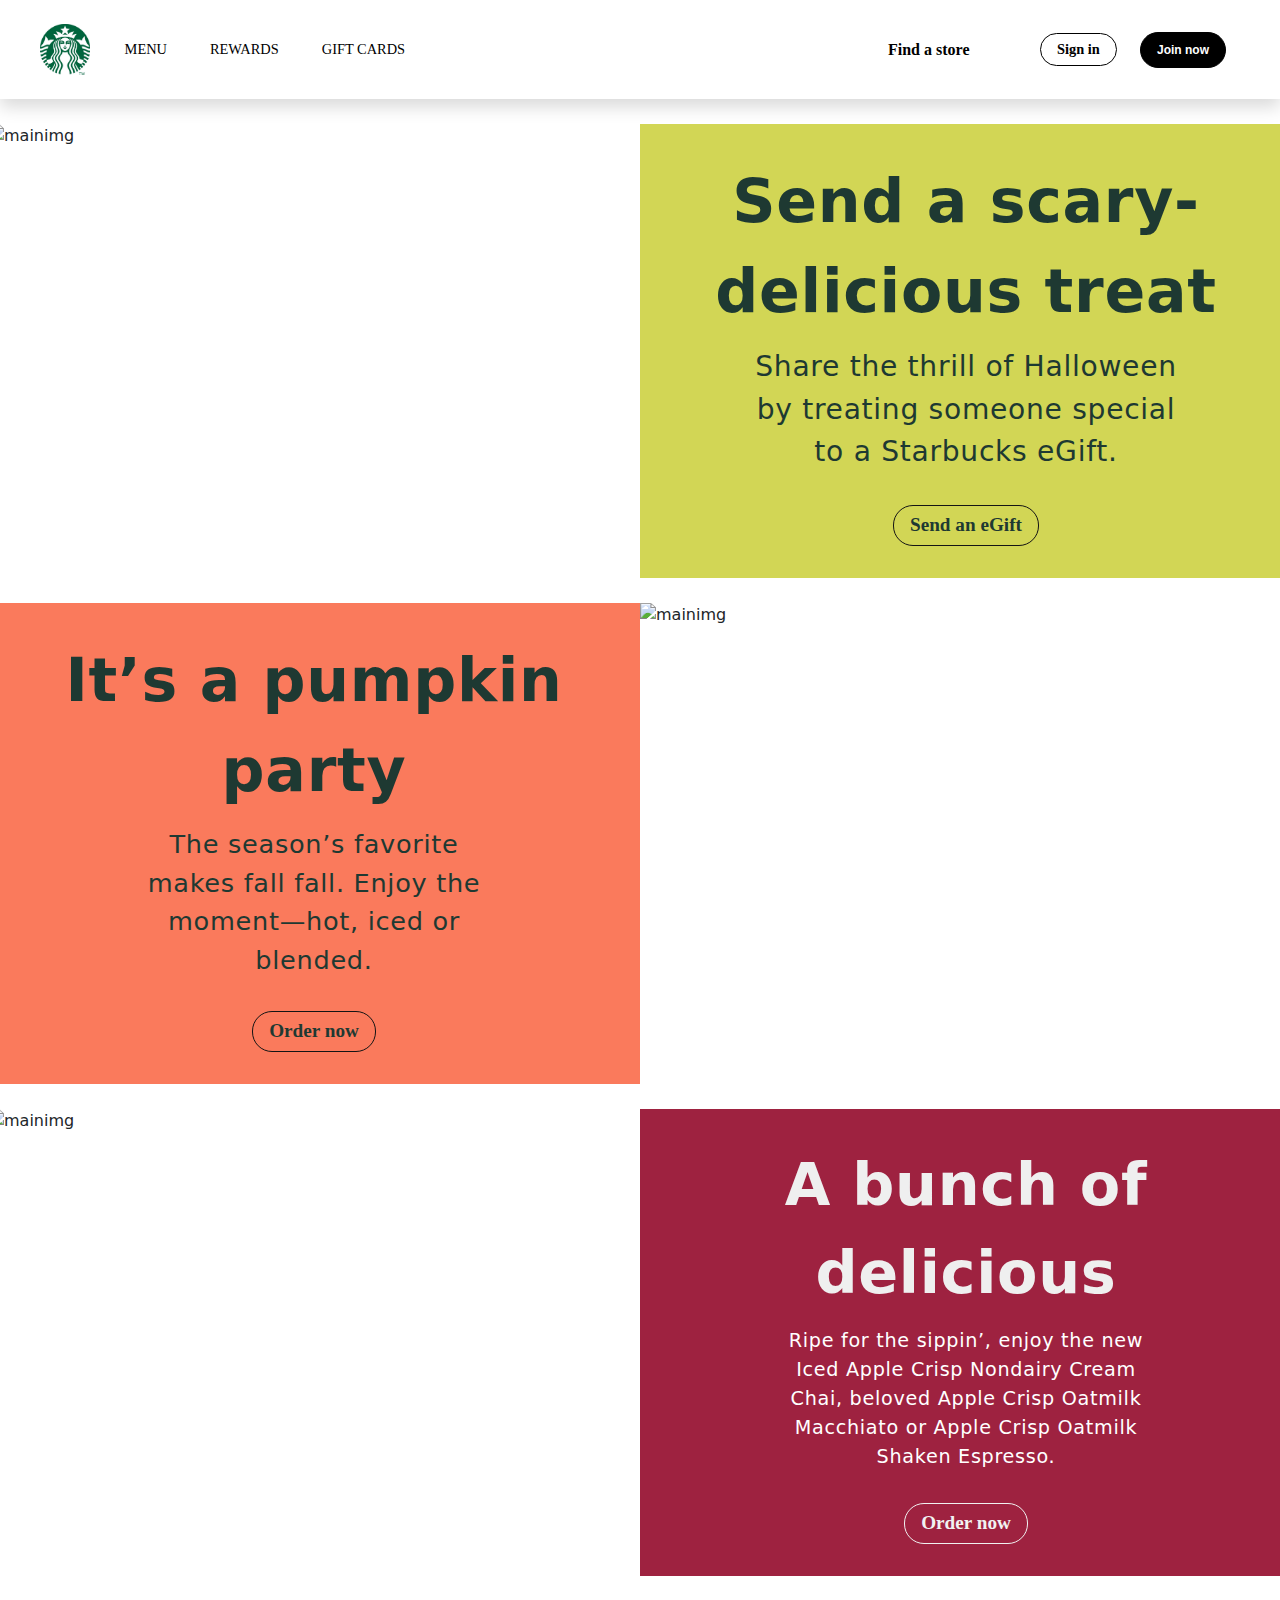
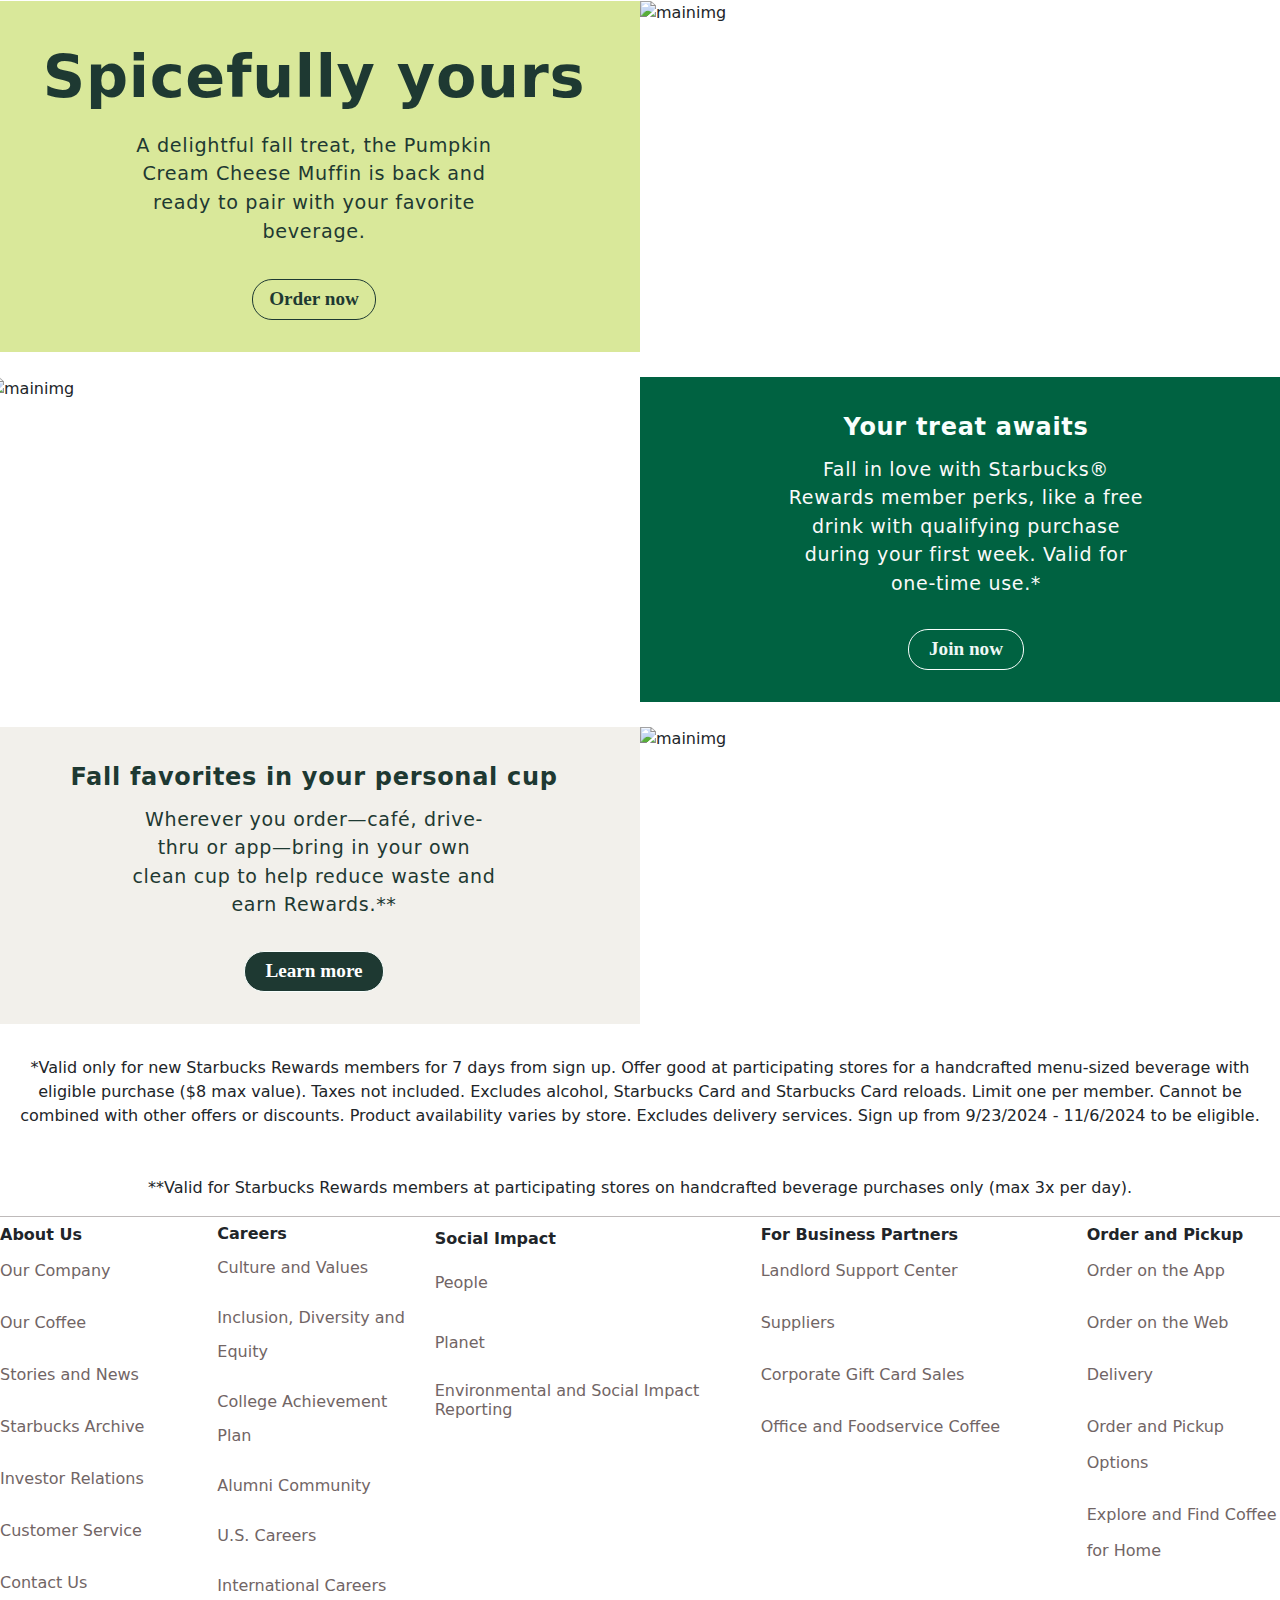
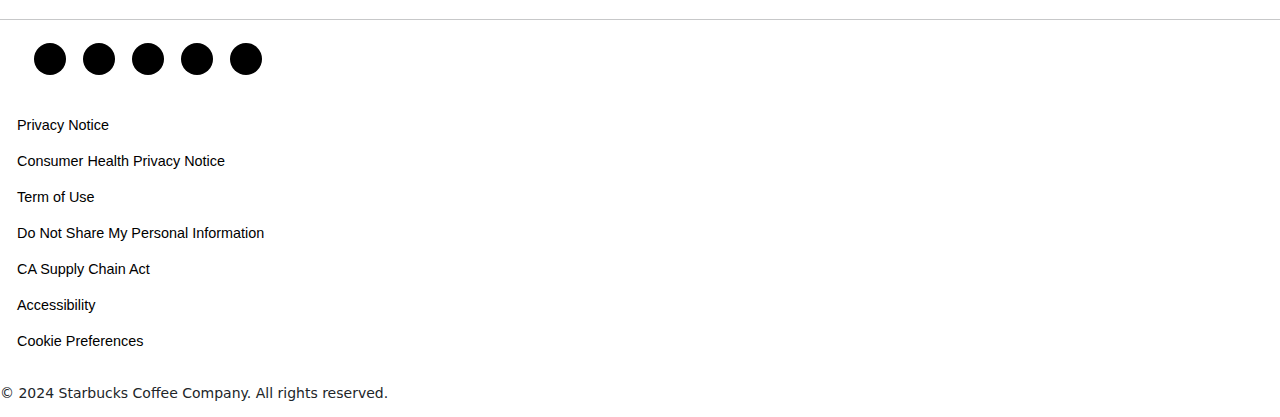
==== index.html @ ec7c68b0 "firstprojectcommit" ====
<!DOCTYPE html>
<html lang="en">
<head>
  <meta charset="UTF-8">
  <meta name="viewport" content="width=device-width, initial-scale=1.0">
  <title>Starbucks Coffee Company</title>
  <link rel="stylesheet" href="style.css">
  <link rel="stylesheet" href="https://cdnjs.cloudflare.com/ajax/libs/font-awesome/6.6.0/css/all.min.css" integrity="sha512-Kc323vGBEqzTmouAECnVceyQqyqdsSiqLQISBL29aUW4U/M7pSPA/gEUZQqv1cwx4OnYxTxve5UMg5GT6L4JJg==" crossorigin="anonymous" referrerpolicy="no-referrer" />
  <link href="https://cdn.jsdelivr.net/npm/bootstrap@5.3.3/dist/css/bootstrap.min.css" rel="stylesheet" integrity="sha384-QWTKZyjpPEjISv5WaRU9OFeRpok6YctnYmDr5pNlyT2bRjXh0JMhjY6hW+ALEwIH" crossorigin="anonymous">
  
</head>
<body>
  <nav class="navbar nav navbar-expand-lg bg-white shadow">
    <div class="container-fluid p-0">
      <img class="img-fluid logo" src="SB-Logo.jpg" alt="SBLogo" style="width: 3.1rem;">
      <button class="navbar-toggler" type="button" data-bs-toggle="collapse" data-bs-target="#navbarSupportedContent" aria-controls="navbarSupportedContent" aria-expanded="false" aria-label="Toggle navigation">
        <span class="navbar-toggler-icon"></span>
      </button>
      <div class="collapse navbar-collapse" id="navbarSupportedContent">
        <ul class="col-12 navbar-nav me-4">
          <li class="nav-item"><a class="nav-link" href="menu.html">MENU</a></li>
          <li class="nav-item"><a class="nav-link" href="#">REWARDS</a></li>
          <li class="nav-item"><a class="nav-link" href="#">GIFT CARDS</a></li>
        </ul>
      </div>
    </div>
    <div class="col-2 loc">
      <p class="m-0"><a href="#"><i class="fa-solid fa-location-dot"></i> Find a store</a></p>
    </div>
    <div class="col-1"><button class="btn1">Sign in</button></div>
    <div class="col-1"><button class="btn2">Join now</button></div>
  </nav>
      
  <main class="main-cont">
    <div class="row">
    <div class="col-md-6 img1">
      <img src="https://content-prod-live.cert.starbucks.com/binary/v2/asset/137-95240.jpg" alt="mainimg" class="main-img">
    </div>
    <div class="col-md-6 content1">
      <span class="title1">Send a scary-delicious treat</span>
      <p class="subtitle1">Share the thrill of Halloween by treating someone special to a Starbucks eGift.
      </p>
      <button class="btn3" type="button">Send an eGift</button>
    </div>
  </div>
  <div class="row">
    <div class="col-md-6 content2">
      <span class="title2">It’s a pumpkin party</span>
      <p class="subtitle2">The season’s favorite makes fall fall. Enjoy the moment—hot, iced or blended.
      </p>
      <button class="btn4" type="button">Order now</button>
    </div>
    <div class="col-md-6 img2">
      <img src="https://content-prod-live.cert.starbucks.com/binary/v2/asset/137-94525.jpg" alt="mainimg" class="main-img2">
    </div>
  </div>
  <div class="row">
    <div class="col-md-6 img3">
      <img src="https://content-prod-live.cert.starbucks.com/binary/v2/asset/137-94704.jpg" alt="mainimg" class="main-img3">
    </div>
    <div class="col-md-6 content3">
      <span class="title3">A bunch of delicious</span>
      <p class="subtitle3">Ripe for the sippin’, enjoy the new Iced Apple Crisp Nondairy Cream Chai, beloved Apple Crisp Oatmilk Macchiato or Apple Crisp Oatmilk Shaken Espresso.</p>
      <button class="btn5" type="button">Order now</button>
    </div>
  </div>
  <div class="row">
    <div class="col-md-6 content4">
      <span class="title4">Spicefully yours</span>
      <p class="subtitle4">A delightful fall treat, the Pumpkin Cream Cheese Muffin is back and ready to pair with your favorite beverage.</p>
      <button class="btn6" type="button">Order now</button>
    </div>
    <div class="col-md-6 img4">
      <img src="https://content-prod-live.cert.starbucks.com/binary/v2/asset/137-94048.jpg" alt="mainimg" class="main-img4">
    </div>
  </div>
  <div class="row">
    <div class="col-md-6 img5">
      <img src="https://content-prod-live.cert.starbucks.com/binary/v2/asset/137-93876.jpg" alt="mainimg" class="main-img5">
    </div>
    <div class="col-md-6 content5">
      <span class="title5">Your treat awaits</span>
      <p class="subtitle5">Fall in love with Starbucks® Rewards member perks, like a free drink with qualifying purchase during your first week. Valid for one-time use.*</p>
      <button class="btn7" type="button">Join now</button>
    </div>
  </div>
  <div class="row">
    <div class="col-md-6 content6">
      <span class="title6">Fall favorites in your personal cup</span>
      <p class="subtitle6">Wherever you order—café, drive-thru or app—bring in your own clean cup to help reduce waste and earn Rewards.**
      </p>
      <button class="btn8" type="button">Learn more</button>
    </div>
    <div class="col-md-6 img6">
      <img src="https://content-prod-live.cert.starbucks.com/binary/v2/asset/137-94371.jpg" alt="mainimg" class="main-img6">
    </div>
  </div>
  <section class="last-content1">
  <div class="row">
    <div class="col-md-12">
    <p class="paragraph">*Valid only for new Starbucks Rewards members for 7 days from sign up. Offer good at participating stores for a handcrafted menu-sized beverage with eligible purchase ($8 max value). Taxes not included. Excludes alcohol, Starbucks Card and Starbucks Card reloads. Limit one per member. Cannot be combined with other offers or discounts. Product availability varies by store. Excludes delivery services. Sign up from 9/23/2024 - 11/6/2024 to be eligible.</p>
  </div>
  </div>
  </section>
  <section class="last-content2">
    <div class="row">
      <div class="col-md-12">
      <p class="paragraph2">**Valid for Starbucks Rewards members at participating stores on handcrafted beverage purchases only (max 3x per day).</p>
    </div>
    </div>
  </section>
  </main>
  <footer class="footer">
    <div class="row">
      <div class="col-2 about">
        <span class="fw-bold">About Us</span>
        <p>Our Company</p>
        <p>Our Coffee</p>
        <p>Stories and News</p>
        <p>Starbucks Archive</p>
        <p>Investor Relations</p>
        <p>Customer Service</p>
        <p>Contact Us</p>
      </div>
      <div class="col-2 careers">
        <span class="fw-bold">Careers</span>
        <p>Culture and Values</p>
        <p>Inclusion, Diversity and Equity</p>
        <p>College Achievement Plan</p>
        <p>Alumni Community</p>
        <p>U.S. Careers</p>
        <p>International Careers</p>
      </div>
      <div class="col-3 socialimpact">
        <span class="fw-bold">Social Impact</span>
        <p>People</p>
        <p>Planet</p>
        <p class="env">Environmental and Social Impact Reporting</p>
      </div>
      <div class="col-3 fbp">
        <span class="fw-bold">For Business Partners</span>
        <p>Landlord Support Center</p>
        <p>Suppliers</p>
        <p>Corporate Gift Card Sales</p>
        <p>Office and Foodservice Coffee</p>
      </div>
      <div class="col-2 oap">
        <span class="fw-bold">Order and Pickup</span>
        <p>Order on the App</p>
        <p>Order on the Web</p>
        <p>Delivery</p>
        <p>Order and Pickup Options</p>
        <p>Explore and Find Coffee for Home</p>
      </div>
      <div class="accordion accordion-flush" id="accordionFlushExample">
   <div class="accordion-item">
    <h2 class="accordion-header">
      <button class="accordion-button collapsed" type="button" data-bs-toggle="collapse" data-bs-target="#flush-collapseOne" aria-expanded="false" aria-controls="flush-collapseOne">
        About Us
      </button>
    </h2>
    <div id="flush-collapseOne" class="accordion-collapse collapse" data-bs-parent="#accordionFlushExample">
      <div class="accordion-body">
        <ul class="accordion-content">
          <li><a href="#">Our Company</a></li>
          <li><a href="#">Our Coffee</a></li>
          <li><a href="#">Stories and News</a></li>
          <li><a href="#">Starbucks Archive</a></li>
          <li><a href="#">Investor Relations</a></li>
          <li><a href="#">Contact Us</a></li>
        </ul>
      </div>
    </div>
  </div>
  <div class="accordion-item">
    <h2 class="accordion-header">
      <button class="accordion-button collapsed" type="button" data-bs-toggle="collapse" data-bs-target="#flush-collapseTwo" aria-expanded="false" aria-controls="flush-collapseTwo">
        Careers
      </button>
    </h2>
    <div id="flush-collapseTwo" class="accordion-collapse collapse" data-bs-parent="#accordionFlushExample">
      <div class="accordion-body">
        <ul class="accordion-content">
          <li><a href="#">Culture and Values</a></li>
          <li><a href="#">Inclusion, Diversity, and Equity</a></li>
          <li><a href="#">College Achievement Plan</a></li>
          <li><a href="#">Alumni Community</a></li>
          <li><a href="#">U.S. Careers</a></li>
          <li><a href="#">International Careers</a></li>
        </ul>
      </div>
    </div>
  </div>
  <div class="accordion-item">
    <h2 class="accordion-header">
      <button class="accordion-button collapsed" type="button" data-bs-toggle="collapse" data-bs-target="#flush-collapseThree" aria-expanded="false" aria-controls="flush-collapseThree">
        Social Impact
      </button>
    </h2>
    <div id="flush-collapseThree" class="accordion-collapse collapse" data-bs-parent="#accordionFlushExample">
      <div class="accordion-body">
        <ul class="accordion-content">
          <li><a href="#">People</a></li>
          <li><a href="#">Planet</a></li>
          <li><a href="#">Environmental and Social Reporting</a></li>
        </ul>
      </div>
    </div>
  </div>
  <div class="accordion-item">
    <h2 class="accordion-header">
      <button class="accordion-button collapsed" type="button" data-bs-toggle="collapse" data-bs-target="#flush-collapseFour" aria-expanded="false" aria-controls="flush-collapseOne">
        For Business Partners
      </button>
    </h2>
    <div id="flush-collapseFour" class="accordion-collapse collapse" data-bs-parent="#accordionFlushExample">
      <div class="accordion-body">
        <ul class="accordion-content">
          <li><a href="#">Landlord Support Center</a></li>
          <li><a href="#">Suppliers</a></li>
          <li><a href="#">Corporate Gift Card Sales</a></li>
          <li><a href="#">Office and Foodservice Coffee</a></li>
        </ul>
      </div>
    </div>
  </div>
  <div class="accordion-item">
    <h2 class="accordion-header">
      <button class="accordion-button collapsed" type="button" data-bs-toggle="collapse" data-bs-target="#flush-collapseFive" aria-expanded="false" aria-controls="flush-collapseOne">
        Order and Pick Up
      </button>
    </h2>
    <div id="flush-collapseFive" class="accordion-collapse collapse" data-bs-parent="#accordionFlushExample">
      <div class="accordion-body">
        <ul class="accordion-content">
          <li><a href="#">Order on the App</a></li>
          <li><a href="#">Order on the Web</a></li>
          <li><a href="#">Delivery</a></li>
          <li><a href="#">Order and Pick Up Options</a></li>
          <li><a href="#">Explore and Find Coffee for Home</a></li>
        </ul>
      </div>
    </div>
  </div>
</div>

      <hr>
      <div class="row ">
         <ul class="sb-footer">
          <li><a href="#"><i class="fa-brands fa-spotify" style="color: #000000;"></i></a></li>
          <li><a href="#" class="fa-icon-circle"><i class="fa-brands fa-facebook-f" style="color: #ffffff;"></i></a></li>
          <li><a href="#" class="fa-icon-circle"><i class="fa-brands fa-pinterest-p" style="color: #ffffff;"></i></a></li>
          <li><a href="#" class="fa-icon-circle"><i class="fa-brands fa-instagram" style="color: #030303;"></i></a></li>
          <li><a href="#" class="fa-icon-circle"><i class="fa-brands fa-youtube" style="color: #000000;"></i></a></li>
          <li><a href="#" class="fa-icon-circle"><i class="fa-brands fa-x-twitter"></i></a></li>
         </ul>
         <div class="sb-footer2">
         <ul class="mt-3">
          <li><a href="#">Privacy Notice</a></li>
          <li><a href="#">Consumer Health Privacy Notice</a></li>
          <li><a href="#">Term of Use</a></li>
          <li><a href="#">Do Not Share My Personal Information</a></li>
          <li><a href="#">CA Supply Chain Act</a></li>
          <li><a href="#">Accessibility</a></li>
          <li><a href="#">Cookie Preferences</a></li>
         </ul>
         <span id="footerparagraph">© 2024 Starbucks Coffee Company. All rights reserved.</span>
        </div>
        </div>
      </div>
    </div>
  </footer>
  


  <script src="https://cdn.jsdelivr.net/npm/bootstrap@5.3.3/dist/js/bootstrap.bundle.min.js" integrity="sha384-YvpcrYf0tY3lHB60NNkmXc5s9fDVZLESaAA55NDzOxhy9GkcIdslK1eN7N6jIeHz" crossorigin="anonymous"></script>
</body>
</html>
---- style.css ----
@import url(https://db.onlinewebfonts.com/c/d7e8a95865396cddca89b00080d2cba6?family=SoDo+Sans+SemiBold);
body,html {
    overflow-x: hidden;
    
  }
.sb-global-subnav-list{
  position: fixed !important;
}
.navbar {
    padding: 0 40px !important;
    width: auto;
    height: 99px;
  }
li{
    font-family: "Sodo Sans SemiBold";
    margin-left: 17px;
    font-size: 0.9rem;
    list-style: none;
}
li a{

    text-decoration: none;
    color: black !important;
}

.loc p a{
    text-decoration: none;
    color: black;
    font-family: Calibri;
    font-weight: bold;
    margin-left: 40px;
    font-size: 1rem;
    padding-right: 16px;
}
.btn1{
    border: 1px solid black;
    border-radius: 20px;
    font-size: 0.9rem;
    background-color: white;
    padding: 5px 16px;
    font-family: Cambria;
    font-weight: bold;
}
.loc i{
    padding-right: 8px;
    font-size: 1.2rem;
}
.btn2{
    border: 1px solid black;
    border-radius: 20px;
    font-size: 12px;
    background-color: rgb(0, 0, 0);
    color: white;
    padding: 8px 16px;
    font-family: Arial, Helvetica, sans-serif;
    font-weight: bold;
}

.nav-link{
    margin-left: 10px;
}

.content1 {
    display: flex;
    flex-direction: column;
    justify-content: center;
    align-items: center;
    letter-spacing: 0.7px;
    padding: 32px 48px;
    background-color: #D2D655;
    margin-top: 25px !important;
    max-width: 659px;
    max-height: 572.04px !important;
  }

  
.title1 {
    font-size: 4.7vw;
    margin-bottom: 10px;
    color: #1E3932;
    font-weight: 600;
    max-width: auto;
    text-align: center;
  }
  
.subtitle1 {
    font-size: 2.2vw;
    color: #1E3932;
    margin: 0 95px;
    text-align: center;
  }
  
.main-img {
    padding: 0;
    width: 100%;
    height: auto;
    margin-top: 25px;
    max-height: 572.04px !important;
    
  }
.img1{
    padding: 0 !important;
  
    
  }
.btn3{
    border: 1px solid rgb(20, 20, 20);
    border-radius: 20px;
    font-size: 1.5vw;
    color: #1E3932;
    background-color: transparent;
    margin-top: 32px;
    padding: 5px 16px;
    font-family: Calibri;
    font-weight: bold;
}
.btn3:hover{
    background-color: #bec24e;

}
.content2 {
  display: flex;
  flex-direction: column;
  justify-content: center;
  align-items: center;
  letter-spacing: 0.7px;
  padding: 32px 48px !important;
  background-color: #FA7A5C;
  margin-top: 25px !important;
  max-width: 659px;
  max-height: 572.04px !important;
}


.title2 {
  font-size: 4.7vw;
  margin-bottom: 10px;
  color: #1E3932;
  font-weight: 600;
  max-width: auto;
  text-align: center;
}

.subtitle2 {
  font-size: 2vw;
  color: #1E3932;
  margin: 0 95px;
  text-align: center;
}

.main-img2 {
  padding: 0;
  width: 100%;
  height: auto;
  margin-top: 25px;
  max-height: 572.04px !important;
  
}
.img2{
  padding: 0 !important;
  
}
.btn4{
  border: 1px solid rgb(20, 20, 20);
  border-radius: 20px;
  font-size: 1.5vw;
  color: #1E3932;
  background-color: transparent;
  margin-top: 32px;
  padding: 5px 16px;
  font-family: Calibri;
  font-weight: bold;
}
.btn4:hover{
  background-color: #d8674e;

}
.content3 {
  display: flex;
  flex-direction: column;
  justify-content: center;
  align-items: center;
  letter-spacing: 0.7px;
  padding: 32px 48px !important;
  background-color: #9e2240;
  margin-top: 25px !important;
  max-width: 659px;
  max-height: 572.04px !important;
}


.title3 {
  font-size: 4.6vw;
  margin-bottom: 10px;
  color: #efefef;
  font-weight: 600;
  max-width: auto;
  text-align: center;
}

.subtitle3 {
  font-size: 1.5vw;
  color: #ffffff;
  margin: 0 95px;
  text-align: center;
}

.main-img3 {
  padding: 0;
  width: 100%;
  height: auto;
  margin-top: 25px;
  max-height: 572.04px !important;
  
}
.img3{
  padding: 0 !important;
  
}
.btn5{
  border: 1px solid rgb(241, 241, 241);
  border-radius: 20px;
  font-size: 1.5vw;
  color: #f1f2f2;
  background-color: transparent;
  margin-top: 32px;
  padding: 5px 16px;
  font-family: Calibri;
  font-weight: bold;
}
.btn5:hover{
  background-color: #56102236;

}
.content4 {
  display: flex;
  flex-direction: column;
  justify-content: center;
  align-items: center;
  letter-spacing: 0.7px;
  padding: 32px 48px !important;
  background-color: #d9e89a;
  margin-top: 25px !important;
  max-width: 659px;
  max-height: 572.04px !important;
}


.title4 {
  font-size: 4.6vw;
  margin-bottom: 10px;
  color: #1E3932;
  font-weight: 600;
  max-width: auto;
  text-align: center;
}

.subtitle4 {
  font-size: 1.5vw;
  color: #1E3932;
  margin: 0 95px;
  text-align: center;
}

.main-img4 {
  padding: 0;
  width: 100%;
  height: auto;
  margin-top: 25px;
  max-height: 572.04px !important;
  
}
.img4{
  padding: 0 !important;
  
}
.btn6{
  border: 1px solid #1E3932;
  border-radius: 20px;
  font-size: 1.5vw;
  color: #1E3932;
  background-color: transparent;
  margin-top: 32px;
  padding: 5px 16px;
  font-family: Calibri;
  font-weight: bold;
}
.btn6:hover{
  background-color: #c8d68f;

}
.content5 {
  display: flex;
  flex-direction: column;
  justify-content: center;
  align-items: center;
  letter-spacing: 0.7px;
  padding: 32px 48px !important;
  background-color: #006241;
  margin-top: 25px !important;
  max-width: 659px;
  max-height: 572.04px !important;
}


.title5 {
  font-size: 24px;
  margin-bottom: 10px;
  color: #f9fffd;
  font-weight: 600;
  max-width: auto;
  text-align: center;
}

.subtitle5 {
  font-size: 19px;
  color: #fafafa;
  margin: 0 95px;
  text-align: center;
}

.main-img5 {
  padding: 0;
  width: 100%;
  height: auto;
  margin-top: 25px;
  max-height: 572.04px !important;
  
}
.img5{
  padding: 0 !important;
  
}
.btn7{
  border: 1px solid #f7fefc;
  border-radius: 20px;
  font-size: 1.5vw;
  color: #edf8f5;
  background-color: transparent;
  margin-top: 32px;
  padding: 5px 20px;
  font-family: Calibri;
  font-weight: bold;
}
.btn7:hover{
  background-color: #00422c;

}
.content6 {
  display: flex;
  flex-direction: column;
  justify-content: center;
  align-items: center;
  letter-spacing: 0.7px;
  padding: 32px 48px !important;
  background-color: #F2F0EB;
  margin-top: 25px !important;
  max-width: 659px;
  max-height: 572.04px !important;
}


.title6 {
  font-size: 24px;
  margin-bottom: 10px;
  color: #1e3932;
  font-weight: 600;
  max-width: auto;
  text-align: center;
}

.subtitle6 {
  font-size: 19px;
  color: #1e3932;
  margin: 0 95px;
  text-align: center;
}

.main-img6 {
  padding: 0;
  width: 100%;
  height: auto;
  margin-top: 25px;
  max-height: 572.04px !important;
  
}
.img6{
  padding: 0 !important;
  
}
.btn8{
  border: 1px solid #f7fefc;
  border-radius: 20px;
  font-size: 1.5vw;
  color: #ffffff;
  background-color: #1e3932;
  margin-top: 32px;
  padding: 5px 20px;
  font-family: Calibri;
  font-weight: bold;
}
.btn8:hover{
  background-color: #1e3932;

}
.last-content1{
  text-align: center;
  padding: 32px 0 ;
}


.footer{

  line-height: 36px;
  border-top: 1px solid rgb(190, 186, 186);
}

.footer p{
  color: rgb(113, 101, 101);
}

.footer p:hover{
  color: rgb(14, 14, 14);
  cursor: pointer;
}

.careers{
  line-height: 34px;
}
.socialimpact{
  line-height: 44px;
}
.socialimpact .env{
  line-height: 19px;
}

.sb-footer{
  text-decoration: none;
  list-style: none;
  display: flex;

}
.sb-footer a i{
  border-radius: 20px !important;
}
.sb-footer a{
  font-size: 26px;

}
.fa-icon-circle {
  display: inline-flex;       
  width: 32px;                
  height: 32px;           
  align-items: center;          
  justify-content: center;      
  border-radius: 50%;         
  background-color: #000;       
  color: #fff !important;                  
  text-decoration: none;            
}

.fa-icon-circle i {
  font-size: 20px;             
  color: #fff !important;                      
}
.fa-spotify{
   font-size: 29px;
}

.sb-footer2 a{
  text-decoration: none;
  font-family: Arial;
  
}
.sb-footer2 a:hover{
  text-decoration: underline;
}
.sb-footer2 ul{
  padding: 0;
  list-style: none !important;
}
.paragraph1{
  text-align: center;
}
.paragraph2{
  text-align: center;
}
#footerparagraph{
  font-size: 14px;
  cursor: auto;
  padding: 16px 0;

}
.accordion-item{
  display: none;
}

@media only screen and (max-width: 320px){
   body{
    max-width: 100%;
   }
  .content1{
      margin-top: 0 !important;
    }
    #navbarSupportedContent{
      position: absolute;
      margin-left: 6.5rem;
      margin-top: 16rem;
      background-color: white;
      width: 55%;
    }
    .navbar{
      padding: 0 !important;
    }
    .title1{
      font-size: 8vw;
    }
    .subtitle1{
    font-size: 19px;
    margin: 0 !important;
    }
    .main-img{
      width: 100%;
    }
    .loc{
      display: none;
    }
    .btn1{
      display: none;
    }
    .btn2{
      display: none;
    }
    .btn3{
    font-size: 1rem;
    padding: 7px 16px;
    }
    .content2{
   
    }
    .title2{
      font-size: 8vw;
    }
    .subtitle2{
    font-size: 19px;
    margin: 0 !important;
    }
    .main-img2{
      width: 100%;
      margin-top: 0;
    }
    .btn4{
    font-size: 1rem;
    padding: 7px 16px;
    }
    .content3{
      margin-top: 0 !important;
    }
    .title3{
      font-size: 7.9vw;
    }
    .subtitle3{
    font-size: 5.2vw;
    margin: 0 !important;
    }
    .main-img3{
      width: 100%;
      margin-top: 24px;
    }
    .btn5{
    font-size: 1rem;
    padding: 7px 16px;
    }
    .title4{
      font-size: 7.9vw;
    }
    .subtitle4{
    font-size: 5.2vw;
    margin: 0 !important;
    }
    .main-img4{
      width: 100%;
      margin-top: 0;
    }
    .btn6{
    font-size: 1rem;
    padding: 7px 16px;
    }
    .content5{
     margin-top: 0 !important;
    }
    .title5{
      font-size: 7.9vw;
    }
    .subtitle5{
    font-size: 5.2vw;
    margin: 0 !important;
    }
    .main-img5{
      width: 100%;
      margin-top: 24px;
    }
    .btn7{
    font-size: 1rem;
    padding: 7px 16px;
    }
    .content6{

     }
     .title6{
       font-size: 7.9vw;
     }
     .subtitle6{
     font-size: 5.2vw;
     margin: 0 !important;
     }
     .main-img6{
       width: 100%;
       margin-top: 0 !important;
     }
     .btn8{
     font-size: 1rem;
     padding: 7px 16px;
     }
     .paragraph{
      font-size: 14px;
      padding: 0 16px;
     }
     .paragraph2{
      text-align: center;
      font-size: 13px;
      padding: 0 16px;
     }
    .sb-footer{
      padding: 0 !important;
     }
     .about{
      display: none;
     }
     .careers{
      display: none;
     }
     .socialimpact{
      display: none;
     }
     .env{
      display: none;
     }
     .fbp{
      display: none;
     }
     .oap{
      display: none;
     }
     .accordion-item{
      display: block;
     }
     .accordion-flush{
      padding: 0 !important;
     }
     .footer{
      padding-top: 24px !important;
      padding: 0 10px;
    }
     .accordion-body li a{
      padding: 0;
      font-size: 14px;
      color: #00000094 !important;
      font-family: Arial;
    }
    .accordion-content{
      padding: 0;
    }
    .accordion-body{
      padding: 0 !important;
    }
    #footerparagraph{
      font-size: 13px;
    
    }
}
@media only screen and (max-width: 376px){
  body{
    max-width: 100%;
   }
  .content1{
      margin-top: 0 !important;
    }
    #navbarSupportedContent{
      position: absolute;
      margin-left: 6.5rem;
      margin-top: 16rem;
      background-color: white;
      width: 55%;
    }
    .navbar{
      padding: 0 1rem !important;
      height: 72px;
    }
    .logo{
      width: 2.5rem !important;
    }
    .navbar-toggler{
      width: 50px !important;
      border: transparent !important;
    }
    .navbar-toggler-icon{
      width: 24px !important;
    }
    .title1{
      font-size: 8vw;
    }
    .subtitle1{
    font-size: 19px;
    margin: 0 !important;
    }
    .main-img{
      width: 100%;
    }
    .loc{
      display: none;
    }
    .btn1{
      display: none;
    }
    .btn2{
      display: none;
    }
    .btn3{
    font-size: 1rem;
    padding: 7px 16px;
    }
    .content2{
   
    }
    .title2{
      font-size: 8vw;
    }
    .subtitle2{
    font-size: 19px;
    margin: 0 !important;
    }
    .main-img2{
      width: 100%;
      margin-top: 0;
    }
    .btn4{
    font-size: 1rem;
    padding: 7px 16px;
    }
    .content3{
      margin-top: 0 !important;
    }
    .title3{
      font-size: 7.9vw;
    }
    .subtitle3{
    font-size: 5.2vw;
    margin: 0 !important;
    }
    .main-img3{
      width: 100%;
      margin-top: 24px;
    }
    .btn5{
    font-size: 1rem;
    padding: 7px 16px;
    }
    .title4{
      font-size: 7.9vw;
    }
    .subtitle4{
    font-size: 5.2vw;
    margin: 0 !important;
    }
    .main-img4{
      width: 100%;
      margin-top: 0;
    }
    .btn6{
    font-size: 1rem;
    padding: 7px 16px;
    }
    .content5{
     margin-top: 0 !important;
    }
    .title5{
      font-size: 7.9vw;
    }
    .subtitle5{
    font-size: 5.2vw;
    margin: 0 !important;
    }
    .main-img5{
      width: 100%;
      margin-top: 24px;
    }
    .btn7{
    font-size: 1rem;
    padding: 7px 16px;
    }
    .content6{

     }
     .title6{
       font-size: 7.9vw;
     }
     .subtitle6{
     font-size: 5.2vw;
     margin: 0 !important;
     }
     .main-img6{
       width: 100%;
       margin-top: 0 !important;
     }
     .btn8{
     font-size: 1rem;
     padding: 7px 16px;
     }
     .paragraph{
      font-size: 14px;
      padding: 0 16px;
     }
     .paragraph2{
      text-align: center;
      font-size: 13px;
      padding: 0 16px;
     }
    .sb-footer{
      padding: 0 !important;
     }
     .about{
      display: none;
     }
     .careers{
      display: none;
     }
     .socialimpact{
      display: none;
     }
     .env{
      display: none;
     }
     .fbp{
      display: none;
     }
     .oap{
      display: none;
     }
     .accordion-item{
      display: block;
     }
     .accordion-flush{
      padding: 0 !important;
     }
     .footer{
      padding-top: 24px !important;
      padding: 0 10px;
    }
     .accordion-body li a{
      padding: 0;
      font-size: 14px;
      color: #00000094 !important;
      font-family: Arial;
    }
    .accordion-content{
      padding: 0;
    }
    .accordion-body{
      padding: 0 !important;
    }
}
@media only screen and (max-width: 426px){
  body{
    max-width: 100%;
   }
  .content1{
      margin-top: 0 !important;
    }
    #navbarSupportedContent{
      position: absolute;
      margin-left: 6.5rem;
      margin-top: 16rem;
      background-color: white;
      width: 55%;
    }
    .navbar{
      padding: 0 1rem !important;
      height: 72px;
    }
    .logo{
      width: 2.5rem !important;
    }
    .navbar-toggler{
      width: 50px !important;
      border: transparent !important;
    }
    .navbar-toggler-icon{
      width: 24px !important;
    }
    .title1{
      font-size: 8vw;
    }
    .subtitle1{
    font-size: 19px;
    margin: 0 !important;
    }
    .main-img{
      width: 100%;
    
    }
    .loc{
      display: none;
    }
    .btn1{
      display: none;
    }
    .btn2{
      display: none;
    }
    .btn3{
    font-size: 1rem;
    padding: 7px 16px;
    }
    .content2{
   
    }
    .title2{
      font-size: 8vw;
    }
    .subtitle2{
    font-size: 19px;
    margin: 0 !important;
    }
    .main-img2{
      width: 100%;
      margin-top: 0;
    }
    .btn4{
    font-size: 1rem;
    padding: 7px 16px;
    }
    .content3{
      margin-top: 0 !important;
    }
    .title3{
      font-size: 7.9vw;
    }
    .subtitle3{
    font-size: 5.2vw;
    margin: 0 !important;
    }
    .main-img3{
      width: 100%;
      margin-top: 24px;
    }
    .btn5{
    font-size: 1rem;
    padding: 7px 16px;
    }
    .title4{
      font-size: 7.9vw;
    }
    .subtitle4{
    font-size: 5.2vw;
    margin: 0 !important;
    }
    .main-img4{
      width: 100%;
      margin-top: 0;
    }
    .btn6{
    font-size: 1rem;
    padding: 7px 16px;
    }
    .content5{
     margin-top: 0 !important;
    }
    .title5{
      font-size: 7.9vw;
    }
    .subtitle5{
    font-size: 5.2vw;
    margin: 0 !important;
    }
    .main-img5{
      width: 100%;
      margin-top: 24px;
    }
    .btn7{
    font-size: 1rem;
    padding: 7px 16px;
    }
    .content6{

     }
     .title6{
       font-size: 7.9vw;
     }
     .subtitle6{
     font-size: 5.2vw;
     margin: 0 !important;
     }
     .main-img6{
       width: 100%;
       margin-top: 0 !important;
     }
     .btn8{
     font-size: 1rem;
     padding: 7px 16px;
     }
     .paragraph{
      font-size: 14px;
      padding: 0 16px;
     }
     .paragraph2{
      text-align: center;
      font-size: 13px;
      padding: 0 16px;
     }
    .sb-footer{
      padding: 0 !important;
     }
     .about{
      display: none;
     }
     .careers{
      display: none;
     }
     .socialimpact{
      display: none;
     }
     .env{
      display: none;
     }
     .fbp{
      display: none;
     }
     .oap{
      display: none;
     }
     .accordion-item{
      display: block;
     }
     .accordion-flush{
      padding: 0 !important;
     }
     .footer{
      padding: 0 !important;
    }
     .accordion-body li a{
      padding: 0;
      font-size: 14px;
      color: #00000094 !important;
      font-family: Arial;
    }
    .accordion-content{
      padding: 0;
    }
    .accordion-body{
      padding: 0 !important;
    }
}
@media only screen and (max-width: 768px){
  .loc{
    display: none;
  }
  .btn1{
    display: none;
  }
  .btn2{
    display: none;
  }
   .about{
    display: none;
   }
   .careers{
    display: none;
   }
   .socialimpact{
    display: none;
   }
   .env{
    display: none;
   }
   .fbp{
    display: none;
   }
   .oap{
    display: none;
   }
   .accordion-item{
    display: block;
   }
   .content2{
    height: 343.93px;
    padding: 0 !important;
   }
   .content3{
    height: 343.75px;
    padding: 0 !important;
   }
   .content4{

    padding: 0 !important;
   }
   .content5{
    height: 231px;
    padding: 0 !important;
   }
   .content6{
    height: 231px;
    padding: 0 !important;
   }
   .navbar-nav{
    background-color: white !important;
   }
   .subtitle5{
      font-size: 14px;
   }
   .title6{
    font-size: 18px;
   }
   .subtitle6{
    font-size: 14px;
   }
}
@media only screen and (max-width: 1024px){
  .loc i{
    padding-right: 8px;
    font-size: 1rem;
}
.loc a{
  margin: 0 !important;
  padding: 0 !important;
}
.btn1{
  margin-right: 12px;
  font-size: 0.6rem;
}
.btn2{
  margin-right: 12px;
  font-size: 7px;
}
}
@media only screen and (max-width: 992px){
  .loc{
    display: none;
  }
  .btn1{
    display: none;
  }
  .btn2{
    display: none;
  }
}
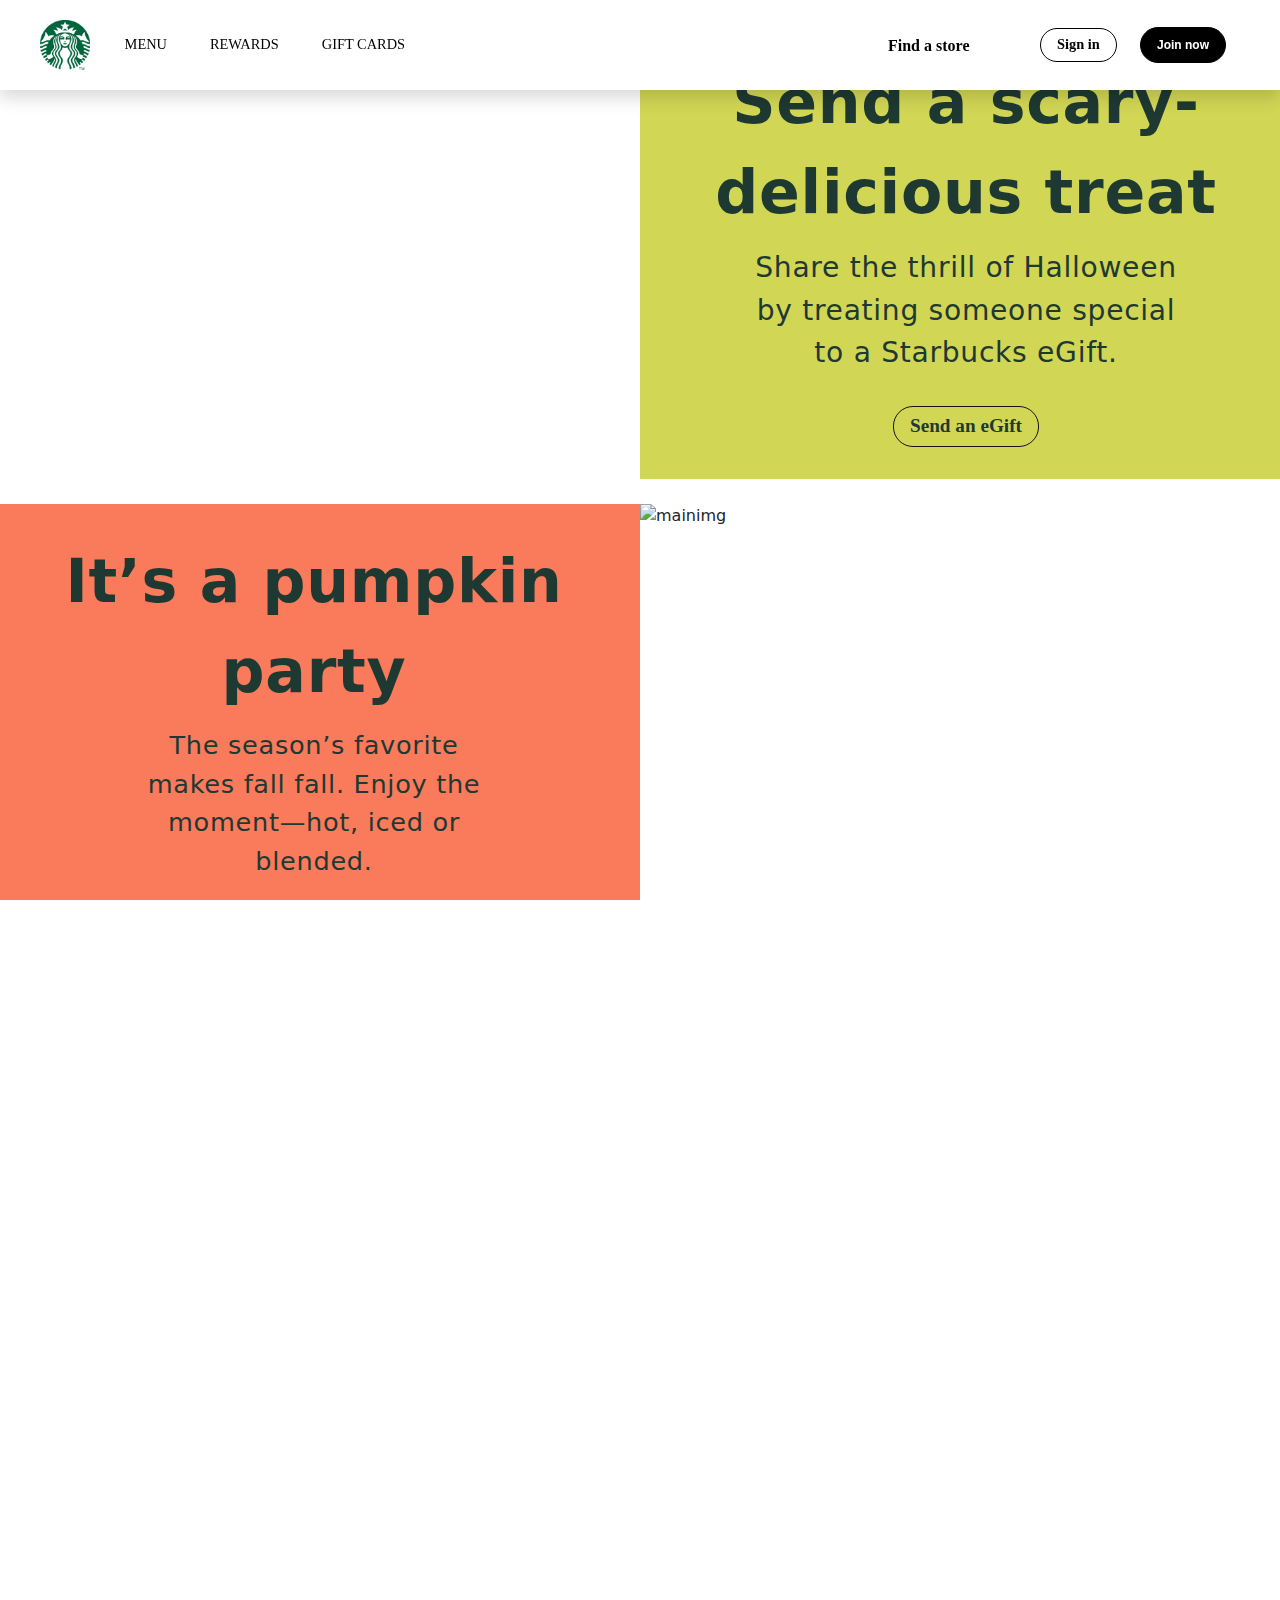
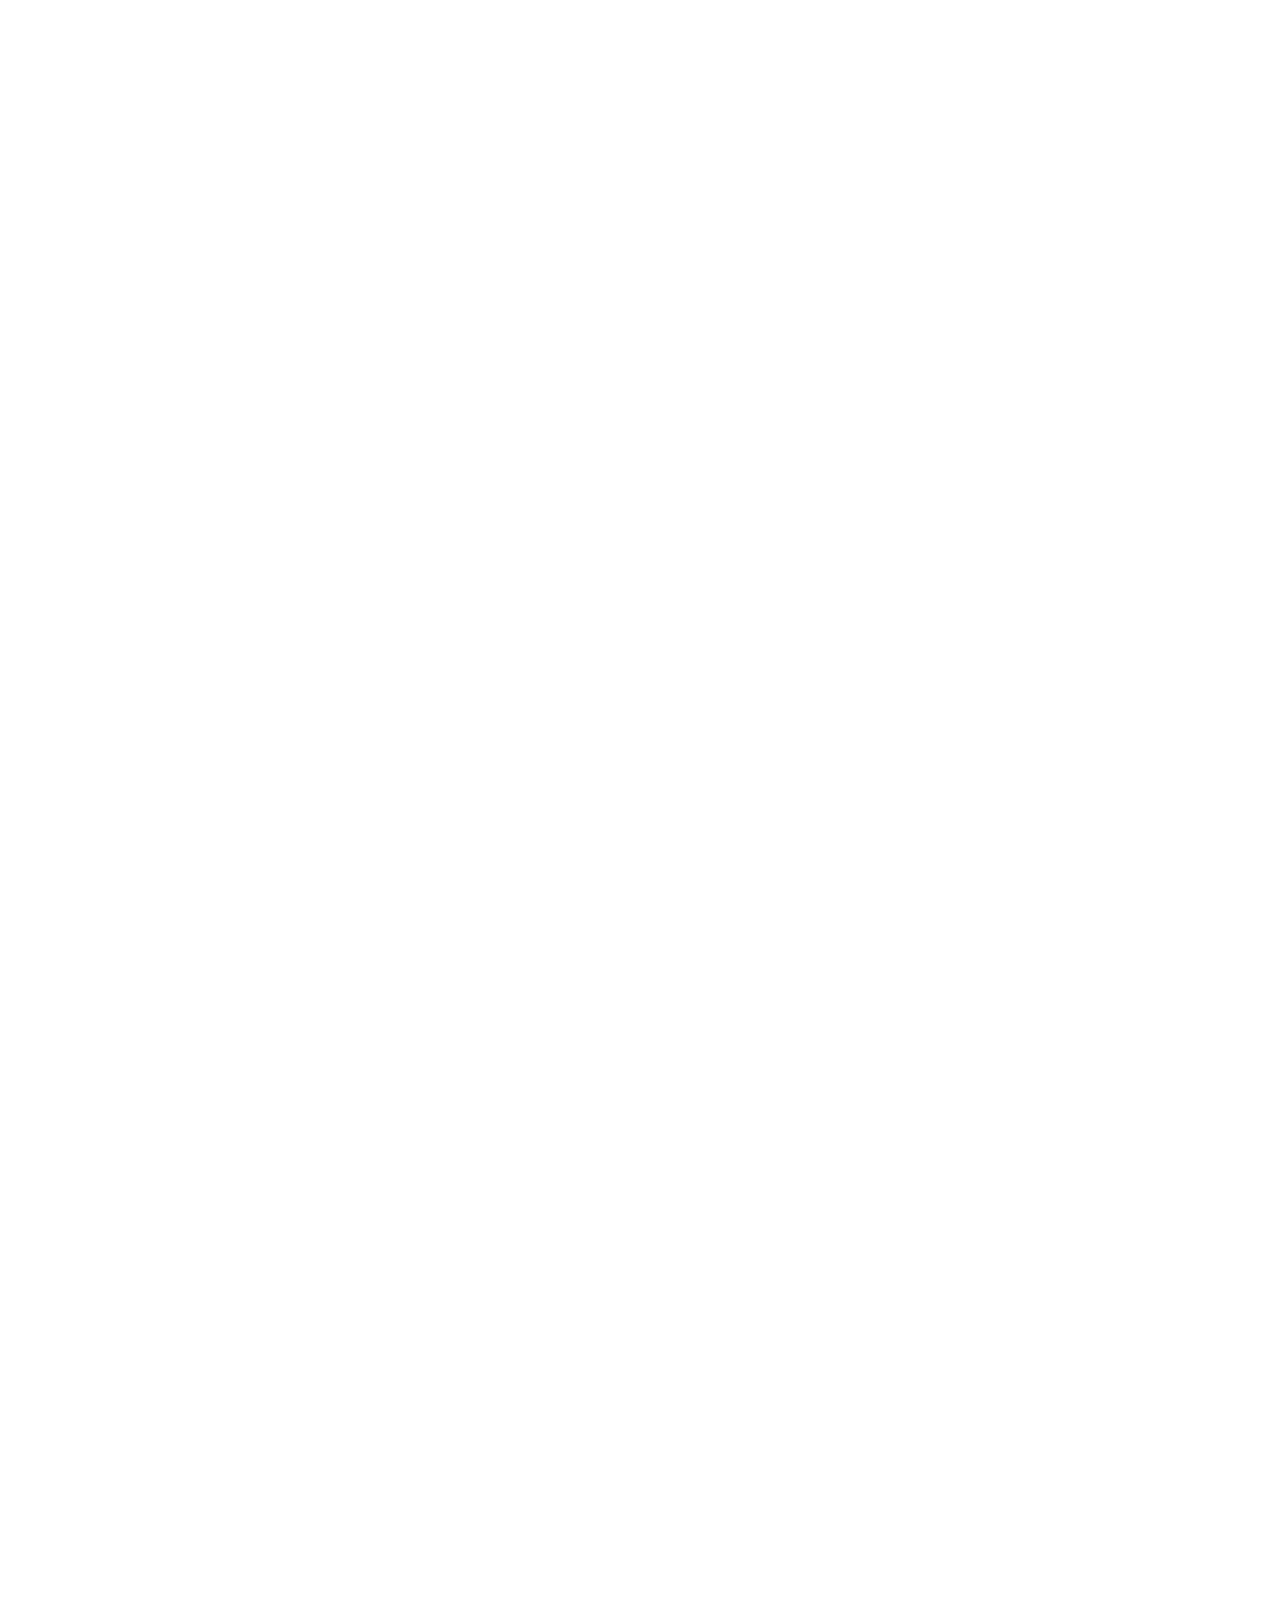
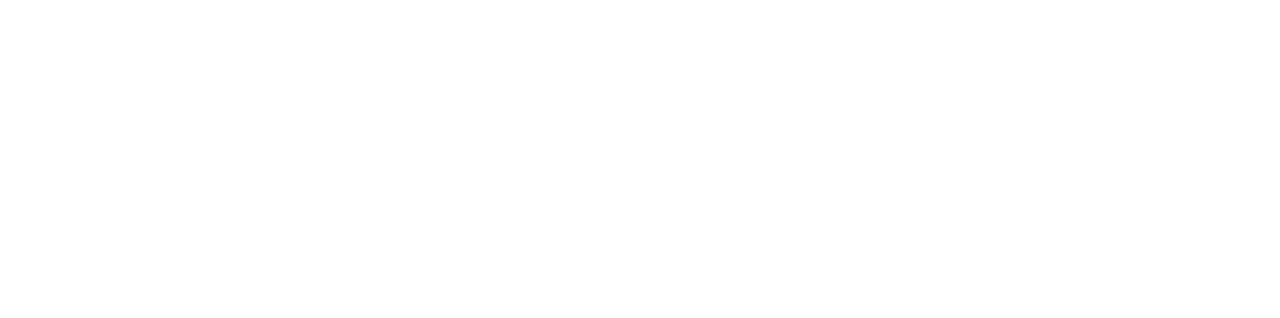
==== commit cc6f830e: "thirdcommit" ====
--- a/index.html
+++ b/index.html
@@ -19,15 +19,15 @@
       <div class="collapse navbar-collapse" id="navbarSupportedContent">
         <ul class="col-12 navbar-nav me-4">
           <li class="nav-item"><a class="nav-link" href="menu.html">MENU</a></li>
-          <li class="nav-item"><a class="nav-link" href="#">REWARDS</a></li>
+          <li class="nav-item"><a class="nav-link" href="rewards.html">REWARDS</a></li>
           <li class="nav-item"><a class="nav-link" href="#">GIFT CARDS</a></li>
         </ul>
       </div>
     </div>
     <div class="col-2 loc">
-      <p class="m-0"><a href="#"><i class="fa-solid fa-location-dot"></i> Find a store</a></p>
-    </div>
-    <div class="col-1"><button class="btn1">Sign in</button></div>
+      <p class="m-0"><a href="sblocation.html"><i class="fa-solid fa-location-dot"></i> Find a store</a></p>
+    </div>
+    <div class="col-1"><a href="signin.html"><button class="btn1">Sign in</button></a></div>
     <div class="col-1"><button class="btn2">Join now</button></div>
   </nav>
       
--- a/style.css
+++ b/style.css
@@ -1,15 +1,14 @@
 @import url(https://db.onlinewebfonts.com/c/d7e8a95865396cddca89b00080d2cba6?family=SoDo+Sans+SemiBold);
 body,html {
     overflow-x: hidden;
-    
-  }
-.sb-global-subnav-list{
-  position: fixed !important;
-}
+    height: 100%;
+    margin: 0;
+    padding: 0;
+  }
 .navbar {
-    padding: 0 40px !important;
-    width: auto;
-    height: 99px;
+    padding: 20px 40px !important;
+    position: fixed !important;
+    width: 100%;
   }
 li{
     font-family: "Sodo Sans SemiBold";
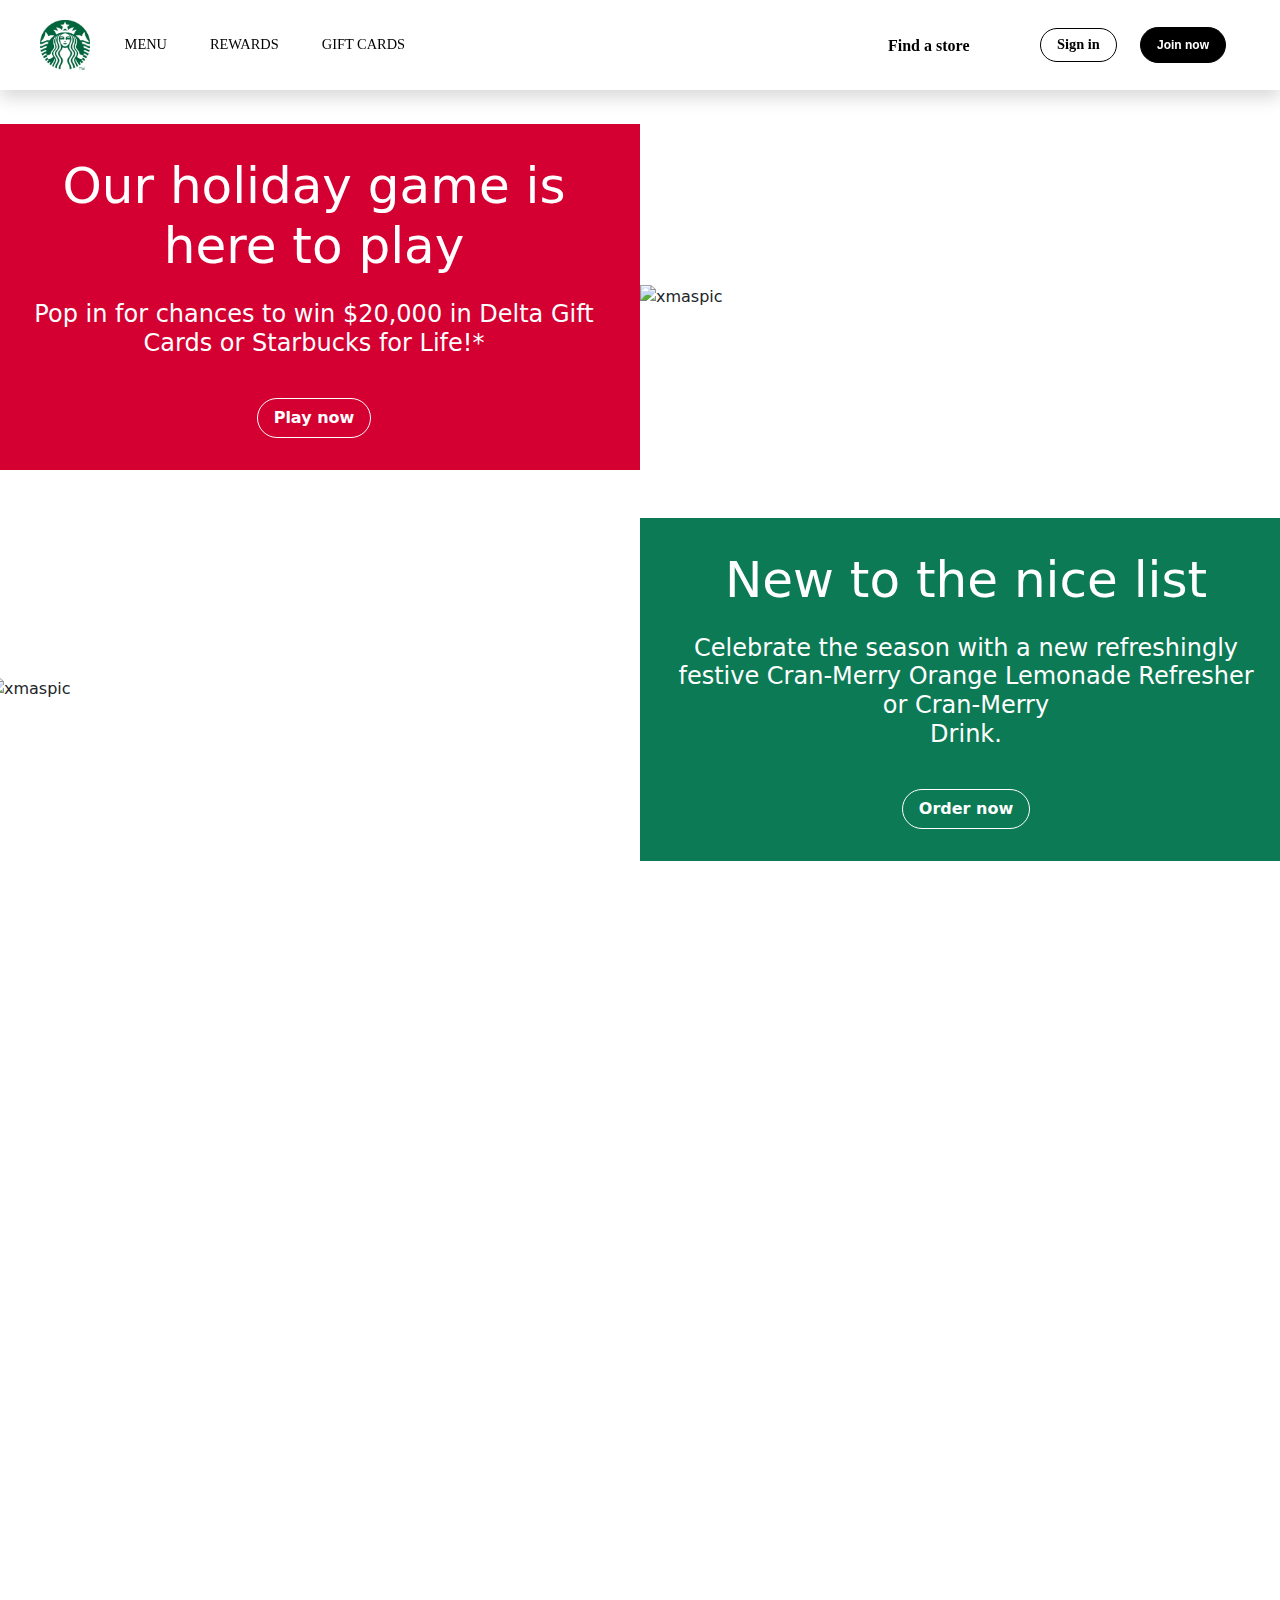
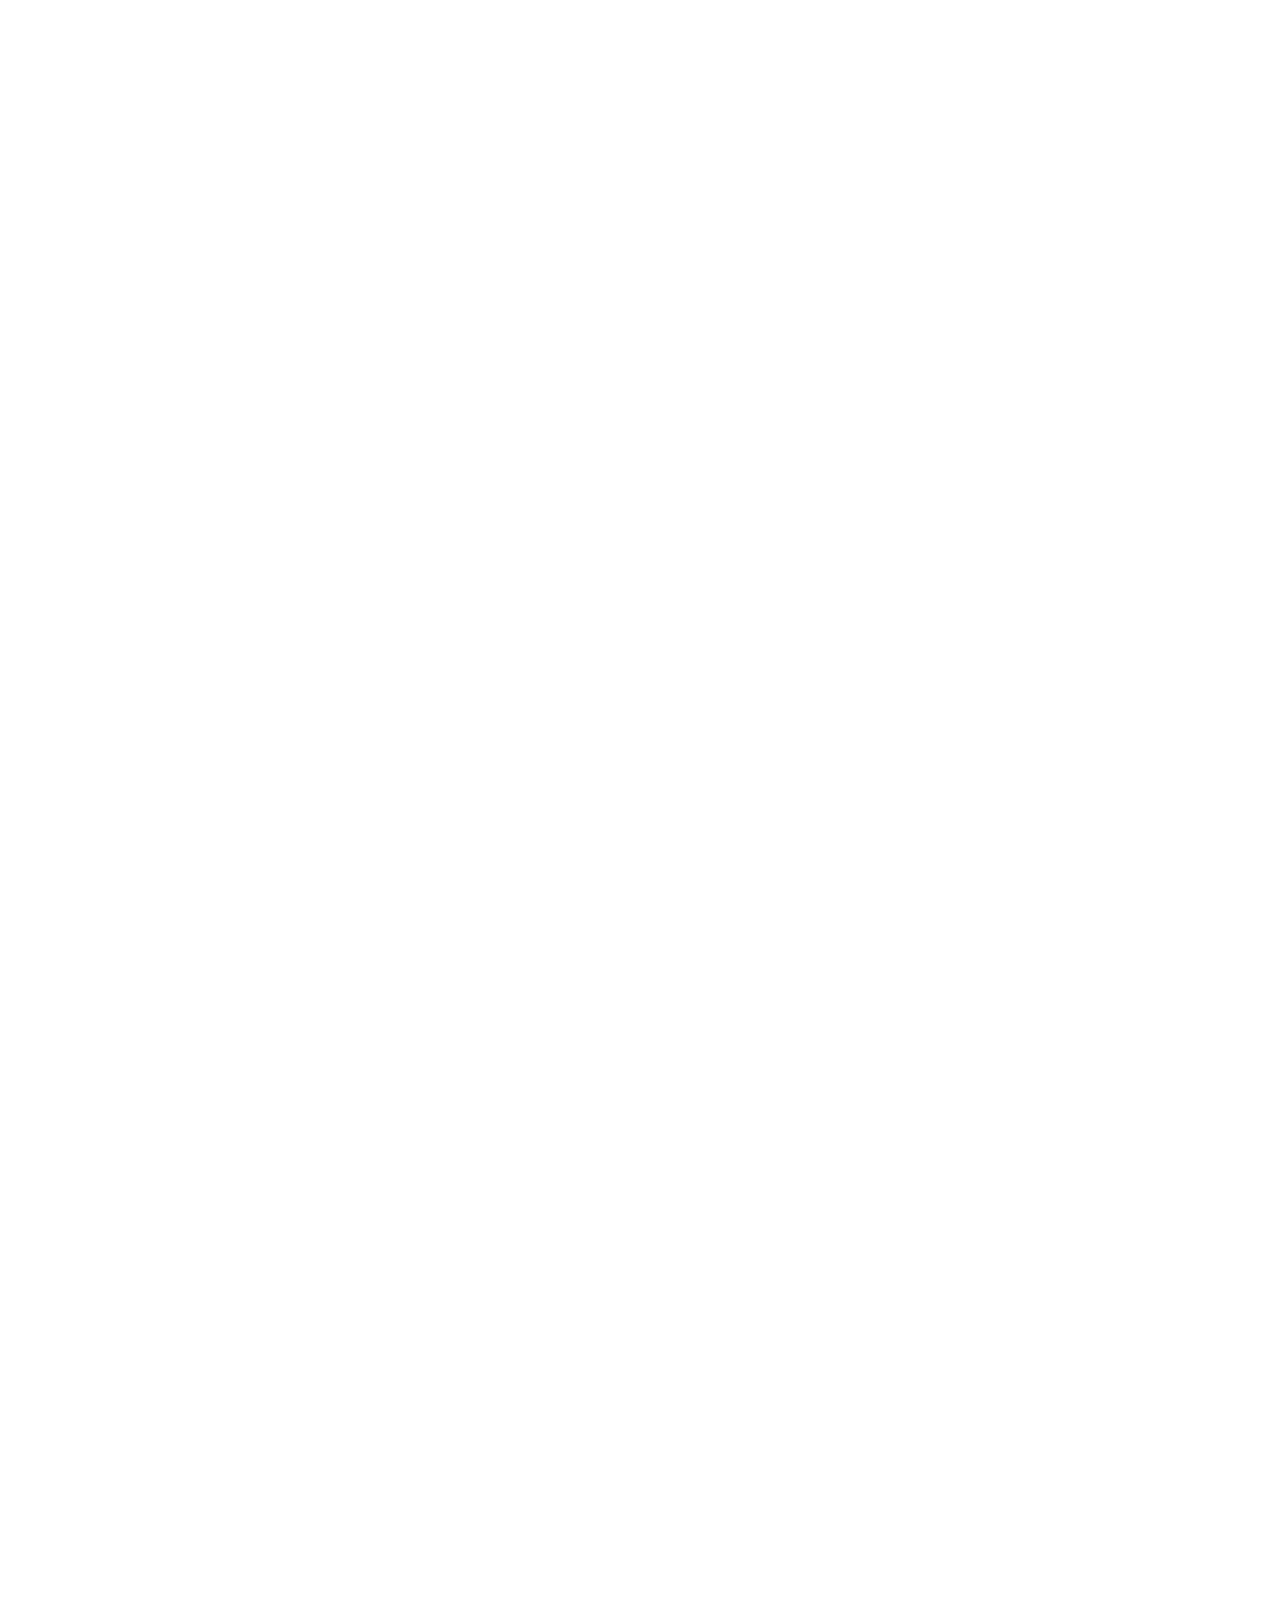
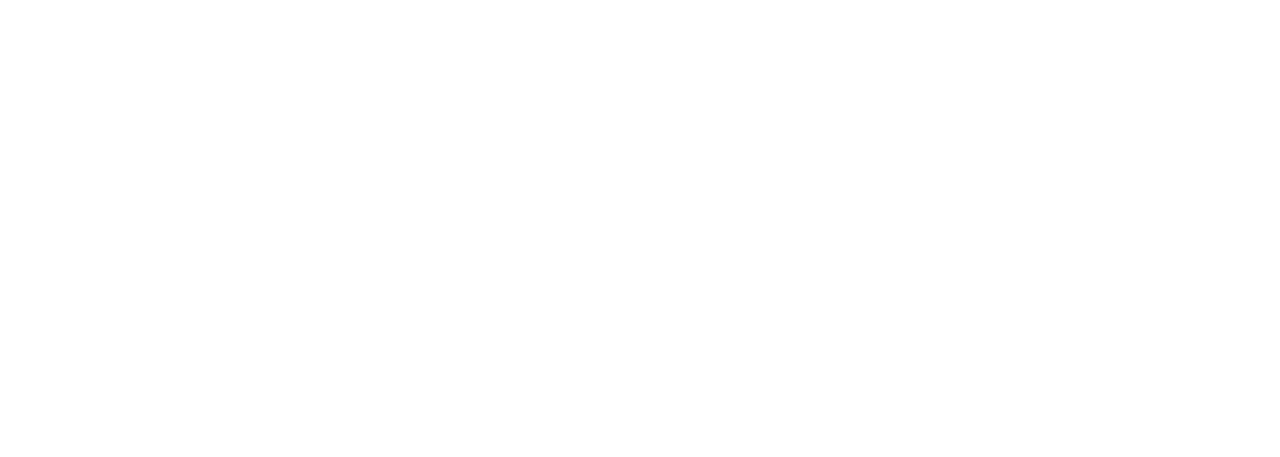
==== commit 0e783b35: "myLastAttempt" ====
--- a/index.html
+++ b/index.html
@@ -4,6 +4,7 @@
   <meta charset="UTF-8">
   <meta name="viewport" content="width=device-width, initial-scale=1.0">
   <title>Starbucks Coffee Company</title>
+  <link rel="icon" href="SB-Logo-modified.png" type="image/x-icon"/>
   <link rel="stylesheet" href="style.css">
   <link rel="stylesheet" href="https://cdnjs.cloudflare.com/ajax/libs/font-awesome/6.6.0/css/all.min.css" integrity="sha512-Kc323vGBEqzTmouAECnVceyQqyqdsSiqLQISBL29aUW4U/M7pSPA/gEUZQqv1cwx4OnYxTxve5UMg5GT6L4JJg==" crossorigin="anonymous" referrerpolicy="no-referrer" />
   <link href="https://cdn.jsdelivr.net/npm/bootstrap@5.3.3/dist/css/bootstrap.min.css" rel="stylesheet" integrity="sha384-QWTKZyjpPEjISv5WaRU9OFeRpok6YctnYmDr5pNlyT2bRjXh0JMhjY6hW+ALEwIH" crossorigin="anonymous">
@@ -21,6 +22,12 @@
           <li class="nav-item"><a class="nav-link" href="menu.html">MENU</a></li>
           <li class="nav-item"><a class="nav-link" href="rewards.html">REWARDS</a></li>
           <li class="nav-item"><a class="nav-link" href="#">GIFT CARDS</a></li>
+          <hr>
+          <div class="btns d-flex">
+          <li class="nav-item1 d-flex"><a href="signin.html"><button class="md-btn1">Sign in</button></a></li>
+          <li class="nav-item1"><button class="md-btn2">Join now</button></li>
+        </div>
+          <li class="nav-item2 pt-4"><p class="m-0"><a href="sblocation.html"><i class="fa-solid fa-location-dot"></i> Find a store</a></p></li>
         </ul>
       </div>
     </div>
@@ -30,86 +37,78 @@
     <div class="col-1"><a href="signin.html"><button class="btn1">Sign in</button></a></div>
     <div class="col-1"><button class="btn2">Join now</button></div>
   </nav>
-      
-  <main class="main-cont">
-    <div class="row">
-    <div class="col-md-6 img1">
-      <img src="https://content-prod-live.cert.starbucks.com/binary/v2/asset/137-95240.jpg" alt="mainimg" class="main-img">
-    </div>
-    <div class="col-md-6 content1">
-      <span class="title1">Send a scary-delicious treat</span>
-      <p class="subtitle1">Share the thrill of Halloween by treating someone special to a Starbucks eGift.
-      </p>
-      <button class="btn3" type="button">Send an eGift</button>
-    </div>
-  </div>
-  <div class="row">
-    <div class="col-md-6 content2">
-      <span class="title2">It’s a pumpkin party</span>
-      <p class="subtitle2">The season’s favorite makes fall fall. Enjoy the moment—hot, iced or blended.
-      </p>
-      <button class="btn4" type="button">Order now</button>
-    </div>
-    <div class="col-md-6 img2">
-      <img src="https://content-prod-live.cert.starbucks.com/binary/v2/asset/137-94525.jpg" alt="mainimg" class="main-img2">
-    </div>
-  </div>
-  <div class="row">
-    <div class="col-md-6 img3">
-      <img src="https://content-prod-live.cert.starbucks.com/binary/v2/asset/137-94704.jpg" alt="mainimg" class="main-img3">
-    </div>
-    <div class="col-md-6 content3">
-      <span class="title3">A bunch of delicious</span>
-      <p class="subtitle3">Ripe for the sippin’, enjoy the new Iced Apple Crisp Nondairy Cream Chai, beloved Apple Crisp Oatmilk Macchiato or Apple Crisp Oatmilk Shaken Espresso.</p>
-      <button class="btn5" type="button">Order now</button>
-    </div>
-  </div>
-  <div class="row">
-    <div class="col-md-6 content4">
-      <span class="title4">Spicefully yours</span>
-      <p class="subtitle4">A delightful fall treat, the Pumpkin Cream Cheese Muffin is back and ready to pair with your favorite beverage.</p>
-      <button class="btn6" type="button">Order now</button>
-    </div>
-    <div class="col-md-6 img4">
-      <img src="https://content-prod-live.cert.starbucks.com/binary/v2/asset/137-94048.jpg" alt="mainimg" class="main-img4">
-    </div>
-  </div>
-  <div class="row">
-    <div class="col-md-6 img5">
-      <img src="https://content-prod-live.cert.starbucks.com/binary/v2/asset/137-93876.jpg" alt="mainimg" class="main-img5">
-    </div>
-    <div class="col-md-6 content5">
-      <span class="title5">Your treat awaits</span>
-      <p class="subtitle5">Fall in love with Starbucks® Rewards member perks, like a free drink with qualifying purchase during your first week. Valid for one-time use.*</p>
-      <button class="btn7" type="button">Join now</button>
-    </div>
-  </div>
-  <div class="row">
-    <div class="col-md-6 content6">
-      <span class="title6">Fall favorites in your personal cup</span>
-      <p class="subtitle6">Wherever you order—café, drive-thru or app—bring in your own clean cup to help reduce waste and earn Rewards.**
-      </p>
-      <button class="btn8" type="button">Learn more</button>
-    </div>
-    <div class="col-md-6 img6">
-      <img src="https://content-prod-live.cert.starbucks.com/binary/v2/asset/137-94371.jpg" alt="mainimg" class="main-img6">
-    </div>
-  </div>
-  <section class="last-content1">
-  <div class="row">
-    <div class="col-md-12">
-    <p class="paragraph">*Valid only for new Starbucks Rewards members for 7 days from sign up. Offer good at participating stores for a handcrafted menu-sized beverage with eligible purchase ($8 max value). Taxes not included. Excludes alcohol, Starbucks Card and Starbucks Card reloads. Limit one per member. Cannot be combined with other offers or discounts. Product availability varies by store. Excludes delivery services. Sign up from 9/23/2024 - 11/6/2024 to be eligible.</p>
-  </div>
-  </div>
-  </section>
-  <section class="last-content2">
-    <div class="row">
-      <div class="col-md-12">
-      <p class="paragraph2">**Valid for Starbucks Rewards members at participating stores on handcrafted beverage purchases only (max 3x per day).</p>
-    </div>
-    </div>
-  </section>
-  </main>
+
+      <div class="row first-content pb-5 pt-4">
+        <div class="col-lg-6 col-md-6 col-sm-12 content1">
+          <h1 style="font-size: 50px; margin-bottom: 24px;">Our holiday game is here to play</h1>
+          <h3 style="font-size: 24px;">Pop in for chances to win $20,000 in Delta Gift Cards or Starbucks for Life!*</h3>
+          <button class="btn-content" type="button">Play now</button>
+        </div>
+    <div class="col-lg-6 col-md-6 col-sm-12 p-0 img1 d-flex justify-content-center align-items-center">
+      <img src="https://content-prod-live.cert.starbucks.com/binary/v2/asset/137-96033.jpg" alt="xmaspic" style="width: 100%;">
+    </div>
+    </div>
+    <div class="row second-content pb-5">
+      <div class="col-lg-6 col-md-6 col-sm-12 img2 p-0 d-flex justify-content-center align-items-center">
+        <img src="https://content-prod-live.cert.starbucks.com/binary/v2/asset/137-95363.jpg" alt="xmaspic" style="width: 100%;">
+      </div>
+      <div class="col-lg-6 col-md-6 col-sm-12 content2">
+        <h1 style="font-size: 50px; margin-bottom: 24px;">New to the nice list</h1>
+        <h3 style="font-size: 24px;">Celebrate the season with a new refreshingly festive Cran-Merry Orange Lemonade Refresher or Cran-Merry<br>Drink.</h3>
+        <button class="btn-content" type="button">Order now</button>
+      </div>
+    </div>
+    <div class="row third-content pb-5">
+      <div class="col-lg-6 col-md-6 col-sm-12 content3">
+      <h1 style="font-size: 24px; margin-bottom: 24px;">Your cheer is here</h1>
+      <h3 style="font-size: 19px;">Join Starbucks® Rewards and get a free drink with qualifying purchase during your first week and let’s make your holidays even merrier.**</h3>
+      <button class="btn3-content" type="button">Play now</button>
+    </div>
+    <div class="col-lg-6 col-md-6 col-sm-12 img3 p-0 d-flex justify-content-center align-items-center">
+      <img src="https://content-prod-live.cert.starbucks.com/binary/v2/asset/137-95715.jpg" alt="xmaspic" style="width: 100%;">
+    </div>
+    </div>
+    <div class="row second-content pb-5">
+      <div class="col-lg-6 col-md-6 col-sm-12 img4 p-0 d-flex justify-content-center align-items-center">
+        <img src="https://content-prod-live.cert.starbucks.com/binary/v2/asset/137-95948.jpg" alt="xmaspic" style="width: 100%;">
+      </div>
+      <div class="col-lg-6 col-md-6 col-sm-12 content4">
+        <h1 style="font-size: 50px; margin-bottom: 24px;">Our holiday game is here to play</h1>
+        <h3 style="font-size: 24px;">Pop in for chances to win $20,000 in Delta Gift Cards or Starbucks for Life!*</h3>
+        <button class="btn4-content" type="button">Order now</button>
+      </div>
+    </div>
+    <div class="row third-content pb-5">
+      <div class="col-lg-6 col-md-6 col-sm-12 content5">
+      <h1 style="font-size: 50px; margin-bottom: 24px;">For everyone on your list</h1>
+      <h3 style="font-size: 24px;">A Starbucks eGift is a present everyone will love. Choose a festive design and share a little holiday cheer.</h3>
+      <button class="btn5-content" type="button">Send an eGift</button>
+    </div>
+    <div class="col-lg-6 col-md-6 col-sm-12 img5 p-0 d-flex justify-content-center align-items-center">
+      <img src="https://content-prod-live.cert.starbucks.com/binary/v2/asset/137-96141.jpg" alt="xmaspic" style="width: 100%;">
+    </div>
+    </div>
+    <div class="row fourth-content pb-5">
+      <div class="col-lg-6 col-md-6 col-sm-12 img6 p-0 d-flex justify-content-center align-items-center">
+        <img src="https://content-prod-live.cert.starbucks.com/binary/v2/asset/137-95723.jpg" alt="xmaspic" style="width: 100%;">
+      </div>
+      <div class="col-lg-6 col-md-6 col-sm-12 content6">
+      <h1 style="font-size: 24px; margin-bottom: 24px;">Buy a box, we’ll give back​</h1>
+      <h3 style="font-size: 19px;">In partnership with Feeding America®, protein box purchase helps support hunger relief in your community.***</h3>
+      <button class="btn5-content" type="button">Send an eGift</button>
+    </div>
+    </div>
+    <div class="">
+    <div class="text-center py-5 px-5">
+      <p>*No Purchase Necessary, U.S. 18+, See Official Rules for alternate method. Enter by 1/5/25. *Starbucks for Life means the winner will receive a daily credit for 30 years for one free food or beverage item at participating Starbucks stores in the U.S. Excludes alcohol.</p>
+    </div>
+    <div class="text-center py-5 px-">
+      <p>**Valid only for new Starbucks Rewards members for 7 days from sign up. Offer good at participating stores for a handcrafted menu-sized beverage with qualifying purchase ($8 max value). Qualifying purchase excludes alcohol, Starbucks Card and Starbucks Card reloads. Limit one per member. Cannot be combined with other offers or discounts. Excludes delivery services. Sign up before 1/2/2025 to be eligible.</p>
+    </div>
+    <div class="text-center py-5 px-5">
+      <p>***At participating Starbucks stores within the U.S. from 11/19/24 to 1/2/25, for each protein box sold, Starbucks will donate the monetary equivalent of one meal to Feeding America®. $1 helps provide at least 10 meals secured by Feeding America on behalf of local partner food banks.</p>
+    </div>
+  </div>
   <footer class="footer">
     <div class="row">
       <div class="col-2 about">
@@ -271,8 +270,6 @@
     </div>
   </footer>
   
-
-
   <script src="https://cdn.jsdelivr.net/npm/bootstrap@5.3.3/dist/js/bootstrap.bundle.min.js" integrity="sha384-YvpcrYf0tY3lHB60NNkmXc5s9fDVZLESaAA55NDzOxhy9GkcIdslK1eN7N6jIeHz" crossorigin="anonymous"></script>
 </body>
 </html>
--- a/style.css
+++ b/style.css
@@ -9,6 +9,7 @@
     padding: 20px 40px !important;
     position: fixed !important;
     width: 100%;
+    z-index: 100;
   }
 li{
     font-family: "Sodo Sans SemiBold";
@@ -54,360 +55,150 @@
     font-family: Arial, Helvetica, sans-serif;
     font-weight: bold;
 }
-
+.md-btn1{
+  border: 1px solid black;
+  border-radius: 20px;
+  font-size: 0.9rem;
+  background-color: white;
+  padding: 5px 16px;
+  font-family: Cambria;
+  font-weight: bold;
+}
+.md-btn2{
+  border: 1px solid black;
+  border-radius: 20px;
+  font-size: 12px;
+  background-color: rgb(0, 0, 0);
+  color: white;
+  padding: 8px 16px;
+  font-family: Arial, Helvetica, sans-serif;
+  font-weight: bold;
+}
+li .nav-link1{
+  display: inline !important;
+  flex-direction: row !important;
+}
 .nav-link{
     margin-left: 10px;
 }
-
-.content1 {
-    display: flex;
-    flex-direction: column;
-    justify-content: center;
-    align-items: center;
-    letter-spacing: 0.7px;
-    padding: 32px 48px;
-    background-color: #D2D655;
-    margin-top: 25px !important;
-    max-width: 659px;
-    max-height: 572.04px !important;
-  }
-
-  
-.title1 {
-    font-size: 4.7vw;
-    margin-bottom: 10px;
-    color: #1E3932;
-    font-weight: 600;
-    max-width: auto;
-    text-align: center;
-  }
-  
-.subtitle1 {
-    font-size: 2.2vw;
-    color: #1E3932;
-    margin: 0 95px;
-    text-align: center;
-  }
-  
-.main-img {
-    padding: 0;
-    width: 100%;
-    height: auto;
-    margin-top: 25px;
-    max-height: 572.04px !important;
-    
-  }
-.img1{
-    padding: 0 !important;
-  
-    
-  }
-.btn3{
-    border: 1px solid rgb(20, 20, 20);
-    border-radius: 20px;
-    font-size: 1.5vw;
-    color: #1E3932;
-    background-color: transparent;
-    margin-top: 32px;
-    padding: 5px 16px;
-    font-family: Calibri;
-    font-weight: bold;
-}
-.btn3:hover{
-    background-color: #bec24e;
-
-}
-.content2 {
-  display: flex;
-  flex-direction: column;
-  justify-content: center;
-  align-items: center;
-  letter-spacing: 0.7px;
-  padding: 32px 48px !important;
-  background-color: #FA7A5C;
-  margin-top: 25px !important;
-  max-width: 659px;
-  max-height: 572.04px !important;
-}
-
-
-.title2 {
-  font-size: 4.7vw;
-  margin-bottom: 10px;
+.content1{
+  display: flex;
+  justify-content: center;
+  align-items: center;
+  flex-direction: column;
+  text-align: center;
+  background-color: #D50032;
+  color: white;
+  padding: 32px 24px !important;
+}
+.first-content{
+  margin-top: 100px !important;
+}
+.container{
+  margin: 0;
+  padding: 0;
+  background-color: #000;
+}
+.btn-content{
+  font-size: 16px;
+  background-color: transparent;
+  color: white;
+  border-radius: 20px;
+  padding: 7px 16px;
+  border: 1px solid white;
+  margin-top: 32px;
+  font-weight: bold;
+}
+.content2{
+  display: flex;
+  justify-content: center;
+  align-items: center;
+  flex-direction: column;
+  text-align: center;
+  background-color: #0B7A55;
+  color: white;
+  padding: 32px 24px !important;
+}
+.content3{
+  display: flex;
+  justify-content: center;
+  align-items: center;
+  flex-direction: column;
+  text-align: center;
+  background-color: #F2F0EB;
+  color: #006241;
+  padding: 32px 24px !important;
+}
+.btn3-content{
+  font-size: 16px;
+  background-color: transparent;
+  color: #006241;
+  border-radius: 20px;
+  padding: 7px 16px;
+  border: 1px solid #006241;
+  margin-top: 32px;
+  font-weight: bold;
+}
+.content4{
+  display: flex;
+  justify-content: center;
+  align-items: center;
+  flex-direction: column;
+  text-align: center;
+  background-color: #06CE8D;
   color: #1E3932;
-  font-weight: 600;
-  max-width: auto;
-  text-align: center;
-}
-
-.subtitle2 {
-  font-size: 2vw;
-  color: #1E3932;
-  margin: 0 95px;
-  text-align: center;
-}
-
-.main-img2 {
-  padding: 0;
-  width: 100%;
-  height: auto;
-  margin-top: 25px;
-  max-height: 572.04px !important;
-  
-}
-.img2{
-  padding: 0 !important;
-  
-}
-.btn4{
-  border: 1px solid rgb(20, 20, 20);
-  border-radius: 20px;
-  font-size: 1.5vw;
-  color: #1E3932;
+  padding: 32px 24px !important;
+}
+.btn4-content{
+  font-size: 16px;
   background-color: transparent;
+  color: #2b2e2d;
+  border-radius: 20px;
+  padding: 7px 16px;
+  border: 1px solid #232525;
   margin-top: 32px;
-  padding: 5px 16px;
-  font-family: Calibri;
-  font-weight: bold;
-}
-.btn4:hover{
-  background-color: #d8674e;
-
-}
-.content3 {
-  display: flex;
-  flex-direction: column;
-  justify-content: center;
-  align-items: center;
-  letter-spacing: 0.7px;
-  padding: 32px 48px !important;
-  background-color: #9e2240;
-  margin-top: 25px !important;
-  max-width: 659px;
-  max-height: 572.04px !important;
-}
-
-
-.title3 {
-  font-size: 4.6vw;
-  margin-bottom: 10px;
-  color: #efefef;
-  font-weight: 600;
-  max-width: auto;
-  text-align: center;
-}
-
-.subtitle3 {
-  font-size: 1.5vw;
+  font-weight: bold;
+}
+.content5{
+  display: flex;
+  justify-content: center;
+  align-items: center;
+  flex-direction: column;
+  text-align: center;
+  background-color: #D50032;
   color: #ffffff;
-  margin: 0 95px;
-  text-align: center;
-}
-
-.main-img3 {
-  padding: 0;
-  width: 100%;
-  height: auto;
-  margin-top: 25px;
-  max-height: 572.04px !important;
-  
-}
-.img3{
-  padding: 0 !important;
-  
-}
-.btn5{
-  border: 1px solid rgb(241, 241, 241);
-  border-radius: 20px;
-  font-size: 1.5vw;
-  color: #f1f2f2;
+  padding: 32px 24px !important;
+}
+.btn5-content{
+  font-size: 16px;
   background-color: transparent;
+  color: white;
+  border-radius: 20px;
+  padding: 7px 16px;
+  border: 1px solid white;
   margin-top: 32px;
-  padding: 5px 16px;
-  font-family: Calibri;
-  font-weight: bold;
-}
-.btn5:hover{
-  background-color: #56102236;
-
-}
-.content4 {
-  display: flex;
-  flex-direction: column;
-  justify-content: center;
-  align-items: center;
-  letter-spacing: 0.7px;
-  padding: 32px 48px !important;
-  background-color: #d9e89a;
-  margin-top: 25px !important;
-  max-width: 659px;
-  max-height: 572.04px !important;
-}
-
-
-.title4 {
-  font-size: 4.6vw;
-  margin-bottom: 10px;
-  color: #1E3932;
-  font-weight: 600;
-  max-width: auto;
-  text-align: center;
-}
-
-.subtitle4 {
-  font-size: 1.5vw;
-  color: #1E3932;
-  margin: 0 95px;
-  text-align: center;
-}
-
-.main-img4 {
-  padding: 0;
-  width: 100%;
-  height: auto;
-  margin-top: 25px;
-  max-height: 572.04px !important;
-  
-}
-.img4{
-  padding: 0 !important;
-  
-}
-.btn6{
-  border: 1px solid #1E3932;
-  border-radius: 20px;
-  font-size: 1.5vw;
-  color: #1E3932;
+  font-weight: bold;
+}
+.content6{
+  display: flex;
+  justify-content: center;
+  align-items: center;
+  flex-direction: column;
+  text-align: center;
+  background-color: #8E0031;
+  color: #ffffff;
+  padding: 32px 24px !important;
+}
+.btn5-content{
+  font-size: 16px;
   background-color: transparent;
+  color: white;
+  border-radius: 20px;
+  padding: 7px 16px;
+  border: 1px solid white;
   margin-top: 32px;
-  padding: 5px 16px;
-  font-family: Calibri;
-  font-weight: bold;
-}
-.btn6:hover{
-  background-color: #c8d68f;
-
-}
-.content5 {
-  display: flex;
-  flex-direction: column;
-  justify-content: center;
-  align-items: center;
-  letter-spacing: 0.7px;
-  padding: 32px 48px !important;
-  background-color: #006241;
-  margin-top: 25px !important;
-  max-width: 659px;
-  max-height: 572.04px !important;
-}
-
-
-.title5 {
-  font-size: 24px;
-  margin-bottom: 10px;
-  color: #f9fffd;
-  font-weight: 600;
-  max-width: auto;
-  text-align: center;
-}
-
-.subtitle5 {
-  font-size: 19px;
-  color: #fafafa;
-  margin: 0 95px;
-  text-align: center;
-}
-
-.main-img5 {
-  padding: 0;
-  width: 100%;
-  height: auto;
-  margin-top: 25px;
-  max-height: 572.04px !important;
-  
-}
-.img5{
-  padding: 0 !important;
-  
-}
-.btn7{
-  border: 1px solid #f7fefc;
-  border-radius: 20px;
-  font-size: 1.5vw;
-  color: #edf8f5;
-  background-color: transparent;
-  margin-top: 32px;
-  padding: 5px 20px;
-  font-family: Calibri;
-  font-weight: bold;
-}
-.btn7:hover{
-  background-color: #00422c;
-
-}
-.content6 {
-  display: flex;
-  flex-direction: column;
-  justify-content: center;
-  align-items: center;
-  letter-spacing: 0.7px;
-  padding: 32px 48px !important;
-  background-color: #F2F0EB;
-  margin-top: 25px !important;
-  max-width: 659px;
-  max-height: 572.04px !important;
-}
-
-
-.title6 {
-  font-size: 24px;
-  margin-bottom: 10px;
-  color: #1e3932;
-  font-weight: 600;
-  max-width: auto;
-  text-align: center;
-}
-
-.subtitle6 {
-  font-size: 19px;
-  color: #1e3932;
-  margin: 0 95px;
-  text-align: center;
-}
-
-.main-img6 {
-  padding: 0;
-  width: 100%;
-  height: auto;
-  margin-top: 25px;
-  max-height: 572.04px !important;
-  
-}
-.img6{
-  padding: 0 !important;
-  
-}
-.btn8{
-  border: 1px solid #f7fefc;
-  border-radius: 20px;
-  font-size: 1.5vw;
-  color: #ffffff;
-  background-color: #1e3932;
-  margin-top: 32px;
-  padding: 5px 20px;
-  font-family: Calibri;
-  font-weight: bold;
-}
-.btn8:hover{
-  background-color: #1e3932;
-
-}
-.last-content1{
-  text-align: center;
-  padding: 32px 0 ;
-}
-
-
+  font-weight: bold;
+}
 .footer{
 
   line-height: 36px;
@@ -493,572 +284,77 @@
 .accordion-item{
   display: none;
 }
-
-@media only screen and (max-width: 320px){
-   body{
-    max-width: 100%;
-   }
-  .content1{
-      margin-top: 0 !important;
-    }
-    #navbarSupportedContent{
-      position: absolute;
-      margin-left: 6.5rem;
-      margin-top: 16rem;
-      background-color: white;
-      width: 55%;
-    }
-    .navbar{
-      padding: 0 !important;
-    }
-    .title1{
-      font-size: 8vw;
-    }
-    .subtitle1{
-    font-size: 19px;
-    margin: 0 !important;
-    }
-    .main-img{
-      width: 100%;
-    }
+.btns .md-btn1,.md-btn2 {
+  display: none !important;
+}
+.nav-item2{
+  display: none;
+}
+a,.md-btn1{
+  text-decoration: none;
+}
+@media only screen and (max-width: 1104px){
+  .btn1{
+    font-size: 1vw;
+  }
+  .btn2{
+    font-size: 1vw;
+  }
+}
+@media only screen and (max-width: 1037px){
+  .loc a{
+    font-size: 1vw !important;
+  }
+}
+
+  @media only screen and (max-width: 992px){
     .loc{
-      display: none;
+      display: none !important;
     }
     .btn1{
-      display: none;
+      display: none !important;
     }
     .btn2{
-      display: none;
-    }
-    .btn3{
-    font-size: 1rem;
-    padding: 7px 16px;
-    }
-    .content2{
-   
-    }
-    .title2{
-      font-size: 8vw;
-    }
-    .subtitle2{
-    font-size: 19px;
-    margin: 0 !important;
-    }
-    .main-img2{
-      width: 100%;
-      margin-top: 0;
-    }
-    .btn4{
-    font-size: 1rem;
-    padding: 7px 16px;
-    }
-    .content3{
-      margin-top: 0 !important;
-    }
-    .title3{
-      font-size: 7.9vw;
-    }
-    .subtitle3{
-    font-size: 5.2vw;
-    margin: 0 !important;
-    }
-    .main-img3{
-      width: 100%;
-      margin-top: 24px;
-    }
-    .btn5{
-    font-size: 1rem;
-    padding: 7px 16px;
-    }
-    .title4{
-      font-size: 7.9vw;
-    }
-    .subtitle4{
-    font-size: 5.2vw;
-    margin: 0 !important;
-    }
-    .main-img4{
-      width: 100%;
-      margin-top: 0;
-    }
-    .btn6{
-    font-size: 1rem;
-    padding: 7px 16px;
-    }
-    .content5{
-     margin-top: 0 !important;
-    }
-    .title5{
-      font-size: 7.9vw;
-    }
-    .subtitle5{
-    font-size: 5.2vw;
-    margin: 0 !important;
-    }
-    .main-img5{
-      width: 100%;
-      margin-top: 24px;
-    }
-    .btn7{
-    font-size: 1rem;
-    padding: 7px 16px;
-    }
-    .content6{
-
+      display: none !important;
+    }
+    button .md-btn1{
+      display: block !important;
+    }
+    button .md-btn2{
+      display: block !important;
+    }
+    .btns .md-btn1,.md-btn2 {
+      display: block !important;
+    }
+    .nav-item2{
+      display: block !important;
+    }    
+    .accordion-content a{
+      text-decoration: none;
+      left: 0;
+      padding: 0;
+      color: black;
      }
-     .title6{
-       font-size: 7.9vw;
-     }
-     .subtitle6{
-     font-size: 5.2vw;
-     margin: 0 !important;
-     }
-     .main-img6{
-       width: 100%;
-       margin-top: 0 !important;
-     }
-     .btn8{
-     font-size: 1rem;
-     padding: 7px 16px;
-     }
-     .paragraph{
-      font-size: 14px;
-      padding: 0 16px;
-     }
-     .paragraph2{
-      text-align: center;
-      font-size: 13px;
-      padding: 0 16px;
-     }
-    .sb-footer{
-      padding: 0 !important;
-     }
-     .about{
-      display: none;
-     }
-     .careers{
-      display: none;
-     }
-     .socialimpact{
-      display: none;
-     }
-     .env{
-      display: none;
-     }
-     .fbp{
-      display: none;
-     }
-     .oap{
-      display: none;
-     }
-     .accordion-item{
-      display: block;
-     }
-     .accordion-flush{
-      padding: 0 !important;
-     }
-     .footer{
-      padding-top: 24px !important;
-      padding: 0 10px;
-    }
-     .accordion-body li a{
-      padding: 0;
-      font-size: 14px;
-      color: #00000094 !important;
-      font-family: Arial;
-    }
-    .accordion-content{
-      padding: 0;
-    }
-    .accordion-body{
-      padding: 0 !important;
-    }
-    #footerparagraph{
-      font-size: 13px;
-    
-    }
-}
-@media only screen and (max-width: 376px){
-  body{
-    max-width: 100%;
-   }
-  .content1{
-      margin-top: 0 !important;
-    }
-    #navbarSupportedContent{
-      position: absolute;
-      margin-left: 6.5rem;
-      margin-top: 16rem;
-      background-color: white;
-      width: 55%;
-    }
-    .navbar{
-      padding: 0 1rem !important;
-      height: 72px;
-    }
-    .logo{
-      width: 2.5rem !important;
-    }
-    .navbar-toggler{
-      width: 50px !important;
-      border: transparent !important;
-    }
-    .navbar-toggler-icon{
-      width: 24px !important;
-    }
-    .title1{
-      font-size: 8vw;
-    }
-    .subtitle1{
-    font-size: 19px;
-    margin: 0 !important;
-    }
-    .main-img{
-      width: 100%;
-    }
-    .loc{
-      display: none;
-    }
-    .btn1{
-      display: none;
-    }
-    .btn2{
-      display: none;
-    }
-    .btn3{
-    font-size: 1rem;
-    padding: 7px 16px;
-    }
-    .content2{
-   
-    }
-    .title2{
-      font-size: 8vw;
-    }
-    .subtitle2{
-    font-size: 19px;
-    margin: 0 !important;
-    }
-    .main-img2{
-      width: 100%;
-      margin-top: 0;
-    }
-    .btn4{
-    font-size: 1rem;
-    padding: 7px 16px;
-    }
-    .content3{
-      margin-top: 0 !important;
-    }
-    .title3{
-      font-size: 7.9vw;
-    }
-    .subtitle3{
-    font-size: 5.2vw;
-    margin: 0 !important;
-    }
-    .main-img3{
-      width: 100%;
-      margin-top: 24px;
-    }
-    .btn5{
-    font-size: 1rem;
-    padding: 7px 16px;
-    }
-    .title4{
-      font-size: 7.9vw;
-    }
-    .subtitle4{
-    font-size: 5.2vw;
-    margin: 0 !important;
-    }
-    .main-img4{
-      width: 100%;
-      margin-top: 0;
-    }
-    .btn6{
-    font-size: 1rem;
-    padding: 7px 16px;
-    }
-    .content5{
-     margin-top: 0 !important;
-    }
-    .title5{
-      font-size: 7.9vw;
-    }
-    .subtitle5{
-    font-size: 5.2vw;
-    margin: 0 !important;
-    }
-    .main-img5{
-      width: 100%;
-      margin-top: 24px;
-    }
-    .btn7{
-    font-size: 1rem;
-    padding: 7px 16px;
-    }
-    .content6{
-
-     }
-     .title6{
-       font-size: 7.9vw;
-     }
-     .subtitle6{
-     font-size: 5.2vw;
-     margin: 0 !important;
-     }
-     .main-img6{
-       width: 100%;
-       margin-top: 0 !important;
-     }
-     .btn8{
-     font-size: 1rem;
-     padding: 7px 16px;
-     }
-     .paragraph{
-      font-size: 14px;
-      padding: 0 16px;
-     }
-     .paragraph2{
-      text-align: center;
-      font-size: 13px;
-      padding: 0 16px;
-     }
-    .sb-footer{
-      padding: 0 !important;
-     }
-     .about{
-      display: none;
-     }
-     .careers{
-      display: none;
-     }
-     .socialimpact{
-      display: none;
-     }
-     .env{
-      display: none;
-     }
-     .fbp{
-      display: none;
-     }
-     .oap{
-      display: none;
-     }
-     .accordion-item{
-      display: block;
-     }
-     .accordion-flush{
-      padding: 0 !important;
-     }
-     .footer{
-      padding-top: 24px !important;
-      padding: 0 10px;
-    }
-     .accordion-body li a{
-      padding: 0;
-      font-size: 14px;
-      color: #00000094 !important;
-      font-family: Arial;
-    }
-    .accordion-content{
-      padding: 0;
-    }
-    .accordion-body{
-      padding: 0 !important;
-    }
-}
-@media only screen and (max-width: 426px){
-  body{
-    max-width: 100%;
-   }
-  .content1{
-      margin-top: 0 !important;
-    }
-    #navbarSupportedContent{
-      position: absolute;
-      margin-left: 6.5rem;
-      margin-top: 16rem;
-      background-color: white;
-      width: 55%;
-    }
-    .navbar{
-      padding: 0 1rem !important;
-      height: 72px;
-    }
-    .logo{
-      width: 2.5rem !important;
-    }
-    .navbar-toggler{
-      width: 50px !important;
-      border: transparent !important;
-    }
-    .navbar-toggler-icon{
-      width: 24px !important;
-    }
-    .title1{
-      font-size: 8vw;
-    }
-    .subtitle1{
-    font-size: 19px;
-    margin: 0 !important;
-    }
-    .main-img{
-      width: 100%;
-    
-    }
-    .loc{
-      display: none;
-    }
-    .btn1{
-      display: none;
-    }
-    .btn2{
-      display: none;
-    }
-    .btn3{
-    font-size: 1rem;
-    padding: 7px 16px;
-    }
-    .content2{
-   
-    }
-    .title2{
-      font-size: 8vw;
-    }
-    .subtitle2{
-    font-size: 19px;
-    margin: 0 !important;
-    }
-    .main-img2{
-      width: 100%;
-      margin-top: 0;
-    }
-    .btn4{
-    font-size: 1rem;
-    padding: 7px 16px;
-    }
-    .content3{
-      margin-top: 0 !important;
-    }
-    .title3{
-      font-size: 7.9vw;
-    }
-    .subtitle3{
-    font-size: 5.2vw;
-    margin: 0 !important;
-    }
-    .main-img3{
-      width: 100%;
-      margin-top: 24px;
-    }
-    .btn5{
-    font-size: 1rem;
-    padding: 7px 16px;
-    }
-    .title4{
-      font-size: 7.9vw;
-    }
-    .subtitle4{
-    font-size: 5.2vw;
-    margin: 0 !important;
-    }
-    .main-img4{
-      width: 100%;
-      margin-top: 0;
-    }
-    .btn6{
-    font-size: 1rem;
-    padding: 7px 16px;
-    }
-    .content5{
-     margin-top: 0 !important;
-    }
-    .title5{
-      font-size: 7.9vw;
-    }
-    .subtitle5{
-    font-size: 5.2vw;
-    margin: 0 !important;
-    }
-    .main-img5{
-      width: 100%;
-      margin-top: 24px;
-    }
-    .btn7{
-    font-size: 1rem;
-    padding: 7px 16px;
-    }
-    .content6{
-
-     }
-     .title6{
-       font-size: 7.9vw;
-     }
-     .subtitle6{
-     font-size: 5.2vw;
-     margin: 0 !important;
-     }
-     .main-img6{
-       width: 100%;
-       margin-top: 0 !important;
-     }
-     .btn8{
-     font-size: 1rem;
-     padding: 7px 16px;
-     }
-     .paragraph{
-      font-size: 14px;
-      padding: 0 16px;
-     }
-     .paragraph2{
-      text-align: center;
-      font-size: 13px;
-      padding: 0 16px;
-     }
-    .sb-footer{
-      padding: 0 !important;
-     }
-     .about{
-      display: none;
-     }
-     .careers{
-      display: none;
-     }
-     .socialimpact{
-      display: none;
-     }
-     .env{
-      display: none;
-     }
-     .fbp{
-      display: none;
-     }
-     .oap{
-      display: none;
-     }
-     .accordion-item{
-      display: block;
-     }
-     .accordion-flush{
-      padding: 0 !important;
-     }
-     .footer{
-      padding: 0 !important;
-    }
-     .accordion-body li a{
-      padding: 0;
-      font-size: 14px;
-      color: #00000094 !important;
-      font-family: Arial;
-    }
-    .accordion-content{
-      padding: 0;
-    }
-    .accordion-body{
-      padding: 0 !important;
-    }
+}
+@media only screen and (max-width:924px){
+  .img1{
+    background-color: #D50032;
+   }
+   .img2{
+    background-color: #0B7A55;
+   }
+   .img3{
+    background-color: #F2F0EB;
+   }
+   .img4{
+    background-color: #06CE8D;
+   }
+   .img5{
+    background-color: #D50032;
+   }
+   .img6{
+    background-color: #8E0031;
+   }
 }
 @media only screen and (max-width: 768px){
   .loc{
@@ -1091,66 +387,31 @@
    .accordion-item{
     display: block;
    }
-   .content2{
-    height: 343.93px;
-    padding: 0 !important;
-   }
-   .content3{
-    height: 343.75px;
-    padding: 0 !important;
-   }
-   .content4{
-
-    padding: 0 !important;
-   }
-   .content5{
-    height: 231px;
-    padding: 0 !important;
-   }
-   .content6{
-    height: 231px;
-    padding: 0 !important;
-   }
-   .navbar-nav{
-    background-color: white !important;
-   }
-   .subtitle5{
-      font-size: 14px;
-   }
-   .title6{
-    font-size: 18px;
-   }
-   .subtitle6{
-    font-size: 14px;
-   }
-}
-@media only screen and (max-width: 1024px){
-  .loc i{
-    padding-right: 8px;
-    font-size: 1rem;
-}
-.loc a{
-  margin: 0 !important;
-  padding: 0 !important;
-}
-.btn1{
-  margin-right: 12px;
-  font-size: 0.6rem;
-}
-.btn2{
-  margin-right: 12px;
-  font-size: 7px;
-}
-}
-@media only screen and (max-width: 992px){
-  .loc{
-    display: none;
-  }
-  .btn1{
-    display: none;
-  }
-  .btn2{
-    display: none;
-  }
-}
-
+   .img1{
+    background-color: #D50032;
+   }
+   .img2{
+    background-color: #0B7A55;
+   }
+   .img3{
+    background-color: #F2F0EB;
+   }
+   .img4{
+    background-color: #06CE8D;
+   }
+   .img5{
+    background-color: #D50032;
+   }
+   .img6{
+    background-color: #8E0031;
+   }
+   .first-content h1{
+    font-size: 28px !important; 
+   }
+   .second-content h1{
+    font-size: 28px !important; 
+   }
+   .content5 h1{
+    font-size: 28px !important; 
+   }
+  }